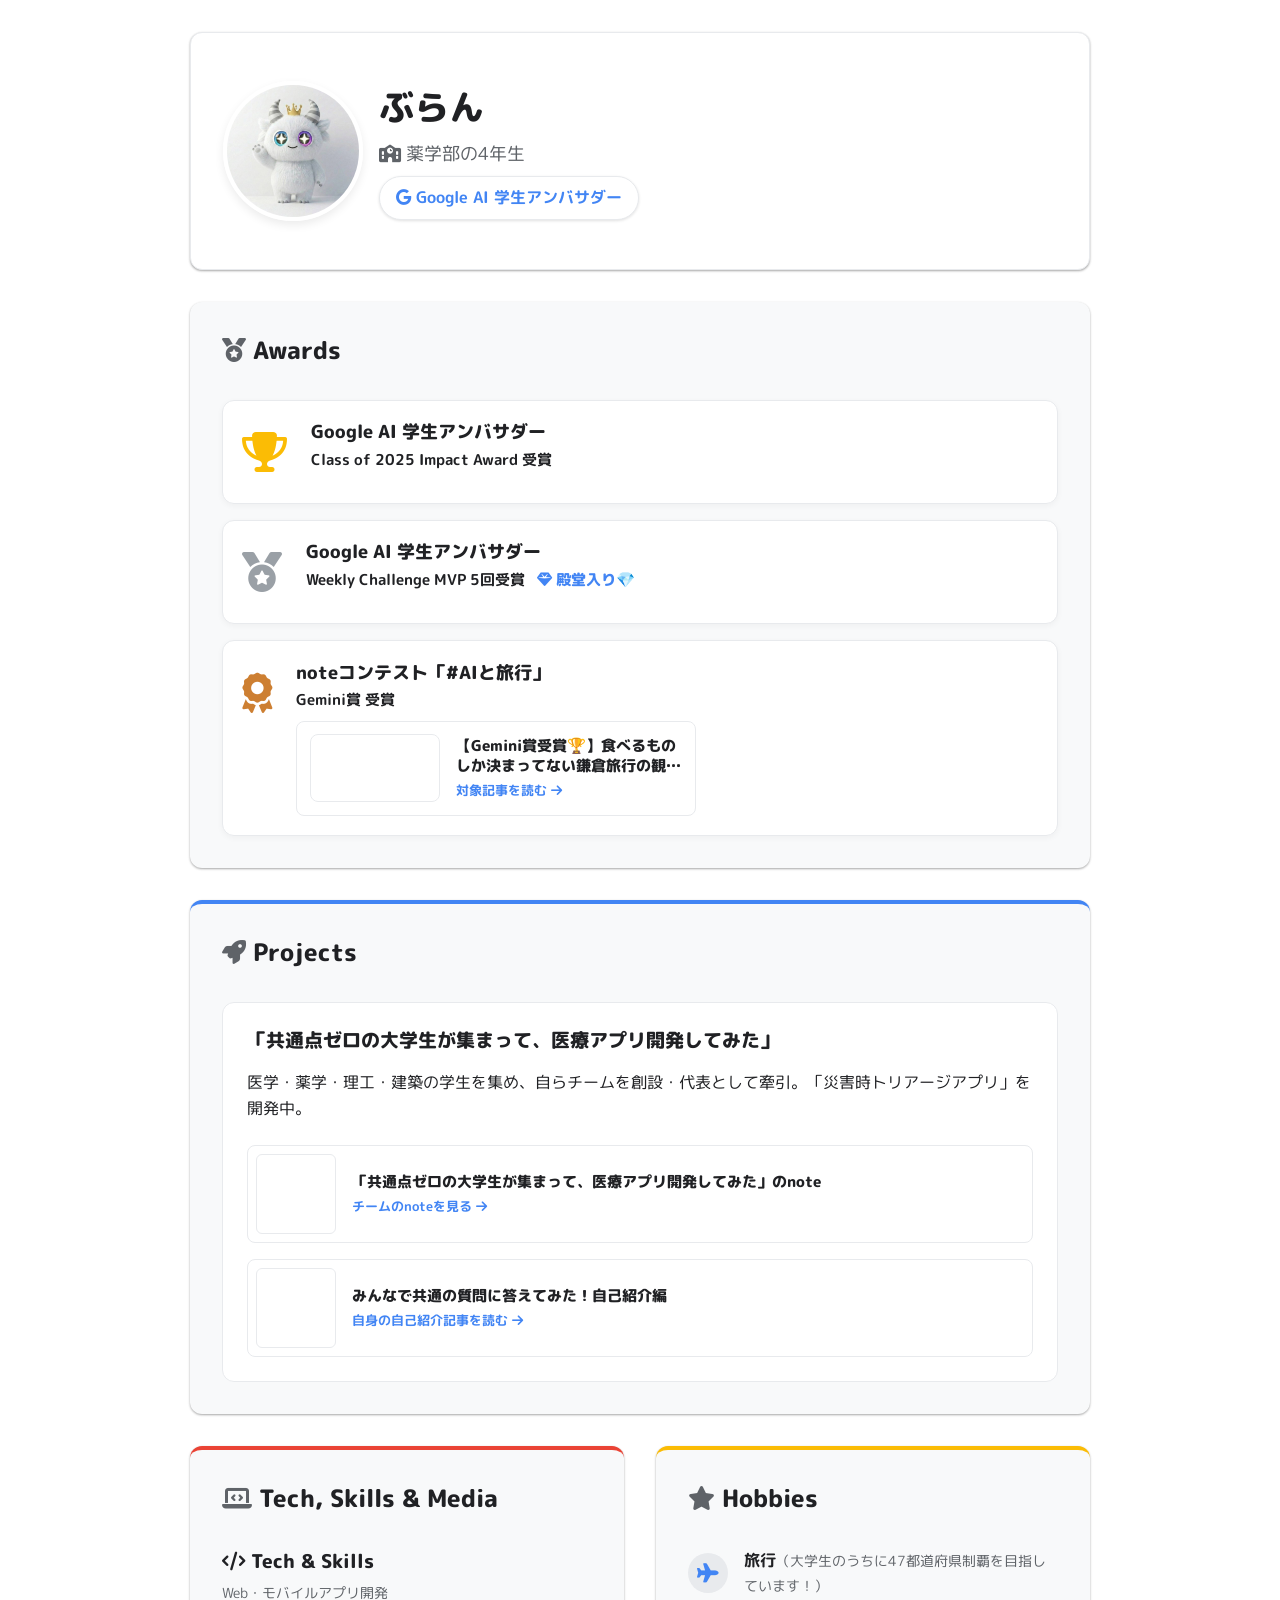
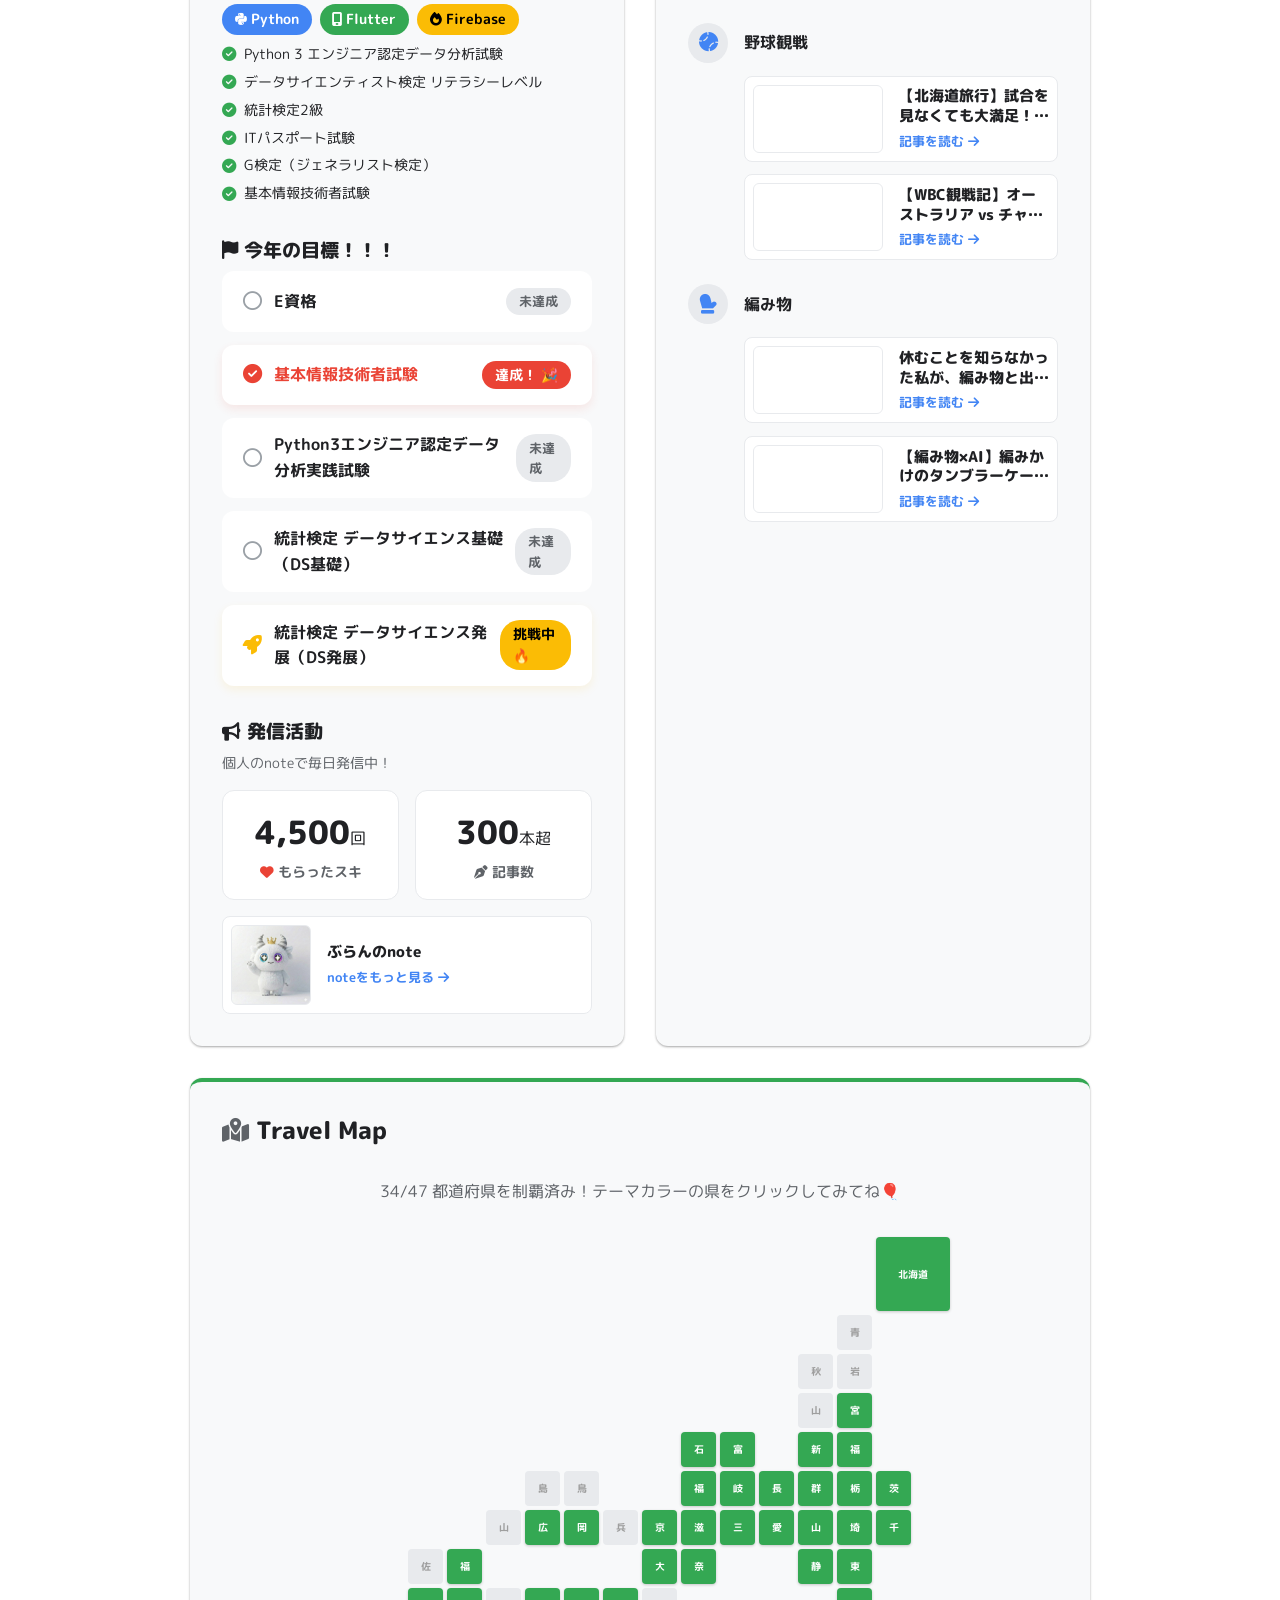
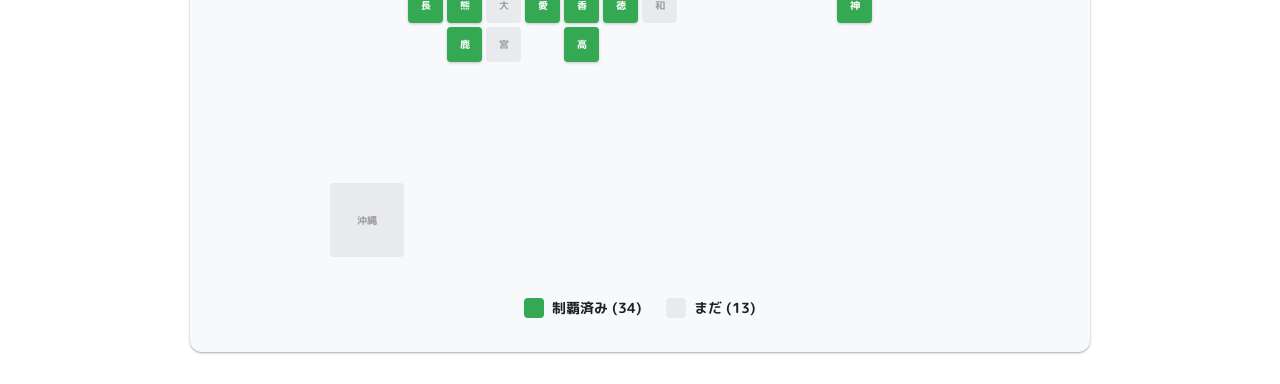
==== index.html @ dd90afe4 "Add files via upload" ====
<!DOCTYPE html>
<html lang="ja">
<head>
    <meta charset="UTF-8">
    <meta name="viewport" content="width=device-width, initial-scale=1.0">
    <title>ぶらん Profile | Google AI 学生アンバサダー</title>
    
    <!-- Google Fonts -->
    <link rel="preconnect" href="https://fonts.googleapis.com">
    <link rel="preconnect" href="https://fonts.gstatic.com" crossorigin>
    <link href="https://fonts.googleapis.com/css2?family=M+PLUS+Rounded+1c:wght@400;500;700;800&family=Nunito:wght@400;700;900&display=swap" rel="stylesheet">
    
    <!-- Font Awesome -->
    <link rel="stylesheet" href="https://cdnjs.cloudflare.com/ajax/libs/font-awesome/6.4.0/css/all.min.css">
    
    <!-- Custom CSS -->
    <link rel="stylesheet" href="style.css?v=3">
</head>
<body>
    <div class="container">
        
        <!-- ==============================
             1. Header / Profile
        =============================== -->
        <header class="card profile-header drop-shadow">
            <div class="profile-avatar-container">
                <img src="assets/buran-avatar.png" alt="ぶらん" class="profile-avatar-img">
            </div>
            <div class="profile-info">
                <h1 class="profile-name">ぶらん</h1>
                <p class="profile-affiliation"><i class="fa-solid fa-school"></i> 薬学部の4年生</p>
                <div class="profile-title-badge">
                    <i class="fa-brands fa-google"></i> Google AI 学生アンバサダー
                </div>
            </div>
        </header>

        <!-- ==============================
             2. Awards (受賞歴・実績)
        =============================== -->
        <section class="card awards-section drop-shadow">
            <h2 class="section-title"><i class="fa-solid fa-medal section-icon"></i> Awards</h2>
            <div class="awards-list">
                <div class="award-item">
                    <div class="award-icon"><i class="fa-solid fa-trophy"></i></div>
                    <div class="award-text">
                        <h3>Google AI 学生アンバサダー</h3>
                        <p class="award-desc">Class of 2025 Impact Award 受賞</p>
                    </div>
                </div>
                <div class="award-item">
                    <div class="award-icon silver"><i class="fa-solid fa-medal"></i></div>
                    <div class="award-text">
                        <h3>Google AI 学生アンバサダー</h3>
                        <p class="award-desc">Weekly Challenge MVP 5回受賞 <span style="color: var(--google-blue); font-weight: 800; margin-left: 0.5rem;"><i class="fa-solid fa-gem"></i> 殿堂入り💎</span></p>
                    </div>
                </div>
                <div class="award-item">
                    <div class="award-icon bronze"><i class="fa-solid fa-award"></i></div>
                    <div class="award-text">
                        <h3>noteコンテスト「#AIと旅行」</h3>
                        <p class="award-desc">Gemini賞 受賞</p>
                        <a href="https://note.com/ripe_spirea6186/n/n0808cb4fd16c" target="_blank" class="article-card mt-2" style="max-width: 400px; padding: 0.8rem;">
                            <div class="article-thumb article-thumb-wide" style="background-image: url('https://assets.st-note.com/production/uploads/images/218817394/rectangle_large_type_2_5f4ca6d6369a34ae7428eb9b64c55cc7.png'); border-radius: 8px;"></div>
                            <div class="article-info text-left">
                                <h4>【Gemini賞受賞🏆】食べるものしか決まってない鎌倉旅行の観光...</h4>
                                <span class="read-more">対象記事を読む <i class="fa-solid fa-arrow-right"></i></span>
                            </div>
                        </a>
                    </div>
                </div>
            </div>
        </section>

        <!-- ==============================
             3. Projects (主なプロジェクト)
        =============================== -->
        <section class="card projects-section drop-shadow border-top-blue">
            <h2 class="section-title"><i class="fa-solid fa-rocket section-icon"></i> Projects</h2>
            <div class="project-card">
                <div class="project-header">
                    <h3>「共通点ゼロの大学生が集まって、医療アプリ開発してみた」</h3>
                </div>
                <div class="project-body">
                    <p class="project-desc">
                        医学・薬学・理工・建築の学生を集め、自らチームを創設・代表として牽引。「災害時トリアージアプリ」を開発中。
                    </p>
                    <div class="project-links" style="position: relative; z-index: 1; display: flex; flex-direction: column; gap: 1rem;">
                        <a href="https://note.com/med_application" target="_blank" class="article-card">
                            <div class="article-thumb article-thumb-square" style="background-image: url('https://assets.st-note.com/production/uploads/images/250336955/profile_d6ef4ae35e7d0bf34c0dcac7e90c979f.png');"></div>
                            <div class="article-info">
                                <h4>「共通点ゼロの大学生が集まって、医療アプリ開発してみた」のnote</h4>
                                <span class="read-more">チームのnoteを見る <i class="fa-solid fa-arrow-right"></i></span>
                            </div>
                        </a>
                        <a href="https://note.com/med_application/n/nad761ded6736" target="_blank" class="article-card">
                            <div class="article-thumb article-thumb-square" style="background-image: url('https://assets.st-note.com/production/uploads/images/254985850/rectangle_large_type_2_b019e9d444df9146c33f8c66b841102d.png');"></div>
                            <div class="article-info">
                                <h4>みんなで共通の質問に答えてみた！自己紹介編</h4>
                                <span class="read-more">自身の自己紹介記事を読む <i class="fa-solid fa-arrow-right"></i></span>
                            </div>
                        </a>
                    </div>
                </div>
            </div>
        </section>

        <div class="grid-2-col">
            <!-- ==============================
                 4. Tech, Skills & Media
            =============================== -->
            <section class="card skills-section drop-shadow border-top-red">
                <h2 class="section-title"><i class="fa-solid fa-laptop-code section-icon"></i> Tech, Skills & Media</h2>
                
                <div class="skill-group">
                    <h3><i class="fa-solid fa-code"></i> Tech & Skills</h3>
                    <p class="text-small">Web・モバイルアプリ開発</p>
                    <div class="tags">
                        <span class="tag tag-google-blue"><i class="fa-brands fa-python"></i> Python</span>
                        <span class="tag tag-google-green"><i class="fa-solid fa-mobile-screen"></i> Flutter</span>
                        <span class="tag tag-google-yellow"><i class="fa-solid fa-fire"></i> Firebase</span>
                    </div>
                    <div class="certifications mt-2">
                        <div class="cert-item"><i class="fa-solid fa-check-circle"></i> Python 3 エンジニア認定データ分析試験</div>
                        <div class="cert-item"><i class="fa-solid fa-check-circle"></i> データサイエンティスト検定 リテラシーレベル</div>
                        <div class="cert-item"><i class="fa-solid fa-check-circle"></i> 統計検定2級</div>
                        <div class="cert-item"><i class="fa-solid fa-check-circle"></i> ITパスポート試験</div>
                        <div class="cert-item"><i class="fa-solid fa-check-circle"></i> G検定（ジェネラリスト検定）</div>
                        <div class="cert-item"><i class="fa-solid fa-check-circle"></i> 基本情報技術者試験</div>
                    </div>
                </div>

                <div class="skill-group mt-4">
                    <h3><i class="fa-solid fa-flag"></i> 今年の目標！！！</h3>
                    <ul class="goal-list mt-2">
                        <li class="goal-unachieved">E資格</li>
                        <li class="goal-achieved">基本情報技術者試験</li>
                        <li class="goal-unachieved">Python3エンジニア認定データ分析実践試験</li>
                        <li class="goal-unachieved">統計検定 データサイエンス基礎（DS基礎）</li>
                        <li class="goal-challenging">統計検定 データサイエンス発展（DS発展）</li>
                    </ul>
                </div>

                <div class="skill-group mt-4">
                    <h3><i class="fa-solid fa-bullhorn"></i> 発信活動</h3>
                    <p class="text-small">個人のnoteで毎日発信中！</p>
                    <div class="media-stats">
                        <div class="stat-box">
                            <span class="stat-num">4,500<span class="stat-unit">回</span></span>
                            <span class="stat-label"><i class="fa-solid fa-heart" style="color: var(--google-red);"></i> もらったスキ</span>
                        </div>
                        <div class="stat-box">
                            <span class="stat-num">300<span class="stat-unit">本超</span></span>
                            <span class="stat-label"><i class="fa-solid fa-pen-nib"></i> 記事数</span>
                        </div>
                    </div>
                    <div class="mt-3">
                        <a href="https://note.com/ripe_spirea6186" target="_blank" class="article-card">
                            <div class="article-thumb article-thumb-square" style="background-image: url('assets/buran-avatar.png');"></div>
                            <div class="article-info text-left">
                                <h4>ぶらんのnote</h4>
                                <span class="read-more">noteをもっと見る <i class="fa-solid fa-arrow-right"></i></span>
                            </div>
                        </a>
                    </div>
                </div>
            </section>

            <!-- ==============================
                 5. Hobbies
            =============================== -->
            <section class="card hobbies-section drop-shadow border-top-yellow">
                <h2 class="section-title"><i class="fa-solid fa-star section-icon"></i> Hobbies</h2>
                <ul class="hobby-list" style="gap: 1.5rem;">
                    <li style="flex-direction: column; align-items: flex-start; gap: 0.8rem;">
                        <div style="display: flex; align-items: center; gap: 1rem; width: 100%;">
                            <div class="hobby-icon"><i class="fa-solid fa-plane"></i></div>
                            <div class="hobby-text">旅行<span>（大学生のうちに47都道府県制覇を目指しています！）</span></div>
                        </div>
                    </li>
                    <li style="flex-direction: column; align-items: flex-start; gap: 0.8rem;">
                        <div style="display: flex; align-items: center; gap: 1rem; width: 100%;">
                            <div class="hobby-icon"><i class="fa-solid fa-baseball"></i></div>
                            <div class="hobby-text">野球観戦</div>
                        </div>
                        <div class="hobby-articles" style="display: flex; flex-direction: column; gap: 0.8rem; width: 100%; padding-left: 3.5rem;">
                            <a href="https://note.com/ripe_spirea6186/n/n01be01856766" target="_blank" class="article-card">
                                <div class="article-thumb article-thumb-wide" style="background-image: url('https://assets.st-note.com/production/uploads/images/260297803/rectangle_large_type_2_620e8fa273e8f6cc66cac0bc8920c0df.png');"></div>
                                <div class="article-info text-left">
                                    <h4>【北海道旅行】試合を見なくても大満足！エスコンフィールドの「スタジアムツアー」でベン...</h4>
                                    <span class="read-more">記事を読む <i class="fa-solid fa-arrow-right"></i></span>
                                </div>
                            </a>
                            <a href="https://note.com/ripe_spirea6186/n/n8fcc0d4b93b8" target="_blank" class="article-card">
                                <div class="article-thumb article-thumb-wide" style="background-image: url('https://assets.st-note.com/production/uploads/images/256780306/rectangle_large_type_2_aab772de7d99e92367abf401e97cbf34.png');"></div>
                                <div class="article-info text-left">
                                    <h4>【WBC観戦記】オーストラリア vs チャイニーズタイペイ戦を見てきた！⚾️🔥</h4>
                                    <span class="read-more">記事を読む <i class="fa-solid fa-arrow-right"></i></span>
                                </div>
                            </a>
                        </div>
                    </li>
                    <li style="flex-direction: column; align-items: flex-start; gap: 0.8rem;">
                        <div style="display: flex; align-items: center; gap: 1rem; width: 100%;">
                            <div class="hobby-icon"><i class="fa-solid fa-mitten"></i></div>
                            <div class="hobby-text">編み物</div>
                        </div>
                        <div class="hobby-articles" style="display: flex; flex-direction: column; gap: 0.8rem; width: 100%; padding-left: 3.5rem;">
                            <a href="https://note.com/ripe_spirea6186/n/n63dbd90e4150" target="_blank" class="article-card">
                                <div class="article-thumb article-thumb-wide" style="background-image: url('https://assets.st-note.com/production/uploads/images/228709750/rectangle_large_type_2_1fd07b924cb86f111d7cb0f399627095.png');"></div>
                                <div class="article-info text-left">
                                    <h4>休むことを知らなかった私が、編み物と出会って手に入れた「余白」の話。#今年学んだこと</h4>
                                    <span class="read-more">記事を読む <i class="fa-solid fa-arrow-right"></i></span>
                                </div>
                            </a>
                            <a href="https://note.com/ripe_spirea6186/n/n4a9ca5835a4a" target="_blank" class="article-card">
                                <div class="article-thumb article-thumb-wide" style="background-image: url('https://assets.st-note.com/production/uploads/images/228218875/rectangle_large_type_2_57f996404d09b30773b92bbbc62b85c3.png');"></div>
                                <div class="article-info text-left">
                                    <h4>【編み物×AI】編みかけのタンブラーケースのデザインをGeminiに考えてもらった！</h4>
                                    <span class="read-more">記事を読む <i class="fa-solid fa-arrow-right"></i></span>
                                </div>
                            </a>
                        </div>
                    </li>
                </ul>
            </section>
        </div>

        <!-- ==============================
             5. Travel Map
        =============================== -->
        <section class="card map-section drop-shadow border-top-green">
            <h2 class="section-title"><i class="fa-solid fa-map-location-dot section-icon"></i> Travel Map</h2>
            <p class="text-center mb-3 text-light">34/47 都道府県を制覇済み！テーマカラーの県をクリックしてみてね🎈</p>
            
            <div class="map-container">
                <!-- Japan Map Grid -->
                <!-- JSで描画します -->
                <div id="japan-map" class="japan-map-grid"></div>
            </div>
            
            <div class="map-legend">
                <div class="legend-item"><span class="legend-color visited"></span> 制覇済み (34)</div>
                <div class="legend-item"><span class="legend-color unvisited"></span> まだ (13)</div>
            </div>
        </section>

    </div>

    <!-- Modal for Map Click -->
    <div id="article-modal" class="modal">
        <div class="modal-content drop-shadow">
            <span class="close-btn">&times;</span>
            <h3 id="modal-pref-name" class="modal-title">都道府県名</h3>
            <div id="modal-article-list" class="modal-body">
                <!-- 記事リストがここに入る -->
            </div>
        </div>
    </div>

    <!-- Script -->
    <script src="script.js"></script>
</body>
</html>
---- style.css ----
:root {
    /* Google Material Color Palette */
    --bg-color: #FFFFFF; /* Pure White */
    --card-bg: #F8F9FA; /* Light Gray */
    
    --text-main: #202124; /* Dark Gray for high visibility */
    --text-light: #5F6368;
    
    /* Google Colors */
    --google-blue: #4285F4;
    --google-red: #EA4335;
    --google-yellow: #FBBC05;
    --google-green: #34A853;
    
    /* Map Colors */
    --visited-color: var(--google-green); /* Google Green for visited */
    --visited-hover: #3bca62; /* Slightly brighter green for hover */
    --unvisited-color: #E8EAED; /* Light grey for unvisited */
    --unvisited-hover: #DADCE0;
    
    --font-primary: 'M PLUS Rounded 1c', sans-serif;
    
    --shadow-soft: 0 1px 3px rgba(0,0,0,0.12), 0 1px 2px rgba(0,0,0,0.24); /* Material Box Shadow */
    --border-radius: 12px;
    --transition: all 0.3s ease;
}

* {
    box-sizing: border-box;
    margin: 0;
    padding: 0;
}

body {
    background-color: var(--bg-color);
    color: var(--text-main);
    font-family: var(--font-primary);
    line-height: 1.6;
    padding: 2rem 1rem;
}

.container {
    max-width: 900px;
    margin: 0 auto;
    display: flex;
    flex-direction: column;
    gap: 2rem;
}

/* Typography & Utilities */
h1, h2, h3, h4 {
    font-weight: 800;
    line-height: 1.4;
    margin-bottom: 0.5rem;
}

.text-small {
    font-size: 0.85rem;
    color: var(--text-light);
}

.text-light { color: var(--text-light); }
.text-pink { color: #f06292; }
.text-center { text-align: center; }
.mb-3 { margin-bottom: 1rem; }
.mt-2 { margin-top: 0.5rem; }
.mt-3 { margin-top: 1rem; }
.mt-4 { margin-top: 2rem; }

/* Cards Layout */
.card {
    background-color: var(--card-bg);
    border-radius: var(--border-radius);
    padding: 2rem;
    position: relative;
    overflow: hidden;
}

/* Section Top Borders (Google Colors) */
.border-top-blue { border-top: 4px solid var(--google-blue); }
.border-top-red { border-top: 4px solid var(--google-red); }
.border-top-yellow { border-top: 4px solid var(--google-yellow); }
.border-top-green { border-top: 4px solid var(--google-green); }

.drop-shadow {
    box-shadow: var(--shadow-soft);
}

.grid-2-col {
    display: grid;
    grid-template-columns: 1fr 1fr;
    gap: 2rem;
}

@media (max-width: 768px) {
    .grid-2-col {
        grid-template-columns: 1fr;
    }
}

.section-title {
    display: flex;
    align-items: center;
    gap: 0.5rem;
    font-size: 1.5rem;
    margin-bottom: 1.5rem;
    padding-bottom: 0.5rem;
    display: inline-block;
}

.section-icon {
    color: var(--text-light); /* Neutral icon color next to text */
}

/* ==================================
   1. Header / Profile
================================== */
.profile-header {
    display: flex;
    flex-direction: column;
    align-items: center;
    text-align: center;
    gap: 1rem;
    background: #FFFFFF;
    border: 1px solid #E8EAED;
}

@media (min-width: 600px) {
    .profile-header {
        flex-direction: row;
        text-align: left;
        padding: 3rem 2rem;
    }
}

.profile-avatar-container {
    position: relative;
    width: 140px;
    height: 140px;
    flex-shrink: 0;
}

.profile-avatar-img {
    width: 100%;
    height: 100%;
    object-fit: cover;
    border-radius: 50%;
    border: 4px solid var(--bg-color);
    box-shadow: 0 4px 10px rgba(0,0,0,0.08); /* slight soft shadow */
    display: block;
}

.profile-info {
    flex-grow: 1;
}

.profile-name {
    font-size: 2.2rem;
}

.profile-affiliation {
    color: var(--text-light);
    font-size: 1.1rem;
    margin-bottom: 0.5rem;
}

.profile-title-badge {
    display: inline-block;
    background-color: #FFFFFF;
    padding: 0.5rem 1rem;
    border-radius: 30px;
    font-weight: 700;
    color: var(--google-blue); /* Google Blue */
    box-shadow: 0 1px 3px rgba(0,0,0,0.12);
    border: 1px solid #E8EAED;
}

/* ==================================
   2. Awards
================================== */
.awards-section {
    background: var(--card-bg);
}

.awards-list {
    display: flex;
    flex-direction: column;
    gap: 1rem;
}

.award-item {
    display: flex;
    align-items: flex-start;
    gap: 1.5rem;
    background-color: #fff;
    padding: 1.2rem;
    border-radius: 12px;
    border: 1px solid #E8EAED;
    box-shadow: 0 2px 6px rgba(0,0,0,0.04);
    transition: var(--transition);
    width: 100%;
    box-sizing: border-box;
    overflow: hidden;
}

.award-item:hover {
    transform: translateY(-3px);
    box-shadow: 0 5px 15px rgba(0,0,0,0.08);
}

.award-text {
    flex: 1;
    min-width: 0;
}

.award-icon {
    font-size: 2.5rem;
    color: var(--google-yellow); /* Yellow for Awards */
}
.award-icon.silver { color: #9AA0A6; } /* Grey for silver */
.award-icon.bronze { color: #CD7F32; } /* Bronze */

.award-text h3 {
    font-size: 1.1rem;
    margin-bottom: 0.2rem;
}

.award-desc {
    color: var(--text-main);
    font-size: 0.95rem;
    font-weight: 700;
}

.award-link {
    display: inline-block;
    margin-top: 0.5rem;
    font-size: 0.9rem;
    color: var(--google-blue);
    text-decoration: none;
    font-weight: bold;
}
.award-link:hover { text-decoration: underline; }

/* ==================================
   3. Projects
================================== */
.project-card {
    border: 1px solid #E8EAED;
    border-radius: var(--border-radius);
    padding: 1.5rem;
    background-color: #FFFFFF;
}

.project-header h3 {
    font-size: 1.2rem;
    color: var(--text-main);
}

.project-desc {
    margin: 1rem 0;
}

.project-strengths h4 {
    font-size: 1rem;
    margin-bottom: 0.5rem;
}

.tags {
    display: flex;
    flex-wrap: wrap;
    gap: 0.5rem;
}

.tag {
    padding: 0.3rem 0.8rem;
    border-radius: 20px;
    font-size: 0.85rem;
    font-weight: 700;
}
.tag-google-blue { background-color: var(--google-blue); color: white; }
.tag-google-red { background-color: var(--google-red); color: white; }
.tag-google-yellow { background-color: var(--google-yellow); color: #000; }
.tag-google-green { background-color: var(--google-green); color: white; }
.tag-dark { background-color: #3C4043; color: white; }

.project-links {
    margin-top: 1.5rem;
    display: flex;
    gap: 1rem;
    flex-wrap: wrap;
}

/* ==================================
   4. Skills & Media
================================== */
.certifications .cert-item {
    font-size: 0.9rem;
    margin-bottom: 0.3rem;
    display: flex;
    align-items: center;
    gap: 0.5rem;
    color: var(--text-main);
}
.cert-item i { color: var(--google-green); }

.media-stats {
    display: flex;
    gap: 1rem;
    margin-top: 1rem;
}

.stat-box {
    flex: 1;
    background-color: #FFFFFF;
    border: 1px solid #E8EAED;
    border-radius: 12px;
    padding: 1rem;
    text-align: center;
    display: flex;
    flex-direction: column;
}

.stat-num {
    font-size: 2rem;
    font-weight: 800;
    color: var(--text-main);
}
.stat-unit {
    font-size: 1rem;
    font-weight: normal;
}
.stat-label {
    font-size: 0.85rem;
    color: var(--text-light);
    margin-top: 0.2rem;
    font-weight: bold;
}

/* ==================================
   Goals (今年の目標)
================================== */
.goal-list {
    list-style: none !important;
    display: flex;
    flex-direction: column;
    gap: 0.8rem;
    padding: 0 !important;
    margin: 0 !important;
}

.goal-list li {
    padding: 0.8rem 1.2rem;
    border-radius: var(--border-radius);
    font-weight: 700;
    display: flex;
    align-items: center;
    border: 2px solid transparent;
    transition: var(--transition);
    background-color: #FFFFFF;
    margin-left: 0 !important;
}

/* 未達成状態 */
.goal-unachieved {
    color: var(--text-main);
    border-color: #E8EAED;
}
.goal-unachieved::before {
    content: "\f111"; /* fa-circle regular */
    font-family: "Font Awesome 6 Free";
    font-weight: 400;
    margin-right: 12px;
    color: #9AA0A6;
    font-size: 1.2rem;
}
.goal-unachieved::after {
    content: "未達成";
    margin-left: auto;
    font-size: 0.8rem;
    color: var(--text-light);
    background-color: #E8EAED;
    padding: 0.2rem 0.8rem;
    border-radius: 20px;
}

/* 達成状態 */
.goal-achieved {
    background-color: #fce8e6; /* Google Red lightened */
    color: var(--google-red);
    border-color: #fad2cf;
    box-shadow: 0 4px 10px rgba(234, 67, 53, 0.1);
}
.goal-achieved::before {
    content: "\f058"; /* fa-circle-check solid */
    font-family: "Font Awesome 6 Free";
    font-weight: 900;
    margin-right: 12px;
    color: var(--google-red);
    font-size: 1.2rem;
}
.goal-achieved::after {
    content: "達成！ 🎉";
    margin-left: auto;
    font-size: 0.85rem;
    color: #fff;
    background-color: var(--google-red);
    padding: 0.2rem 0.8rem;
    border-radius: 20px;
    font-weight: bold;
    animation: popIn 0.5s cubic-bezier(0.175, 0.885, 0.32, 1.275) forwards;
}
@keyframes popIn {
    0% { transform: scale(0.8); opacity: 0; }
    100% { transform: scale(1); opacity: 1; }
}

/* 挑戦中状態 */
.goal-challenging {
    background-color: #fffdf5;
    color: var(--text-main);
    border-color: #fce8b2;
    box-shadow: 0 4px 10px rgba(251, 188, 5, 0.1);
}
.goal-challenging::before {
    content: "\f135"; /* fa-rocket */
    font-family: "Font Awesome 6 Free";
    font-weight: 900;
    margin-right: 12px;
    color: var(--google-yellow);
    font-size: 1.2rem;
}
.goal-challenging::after {
    content: "挑戦中 🔥";
    margin-left: auto;
    font-size: 0.85rem;
    color: #000;
    background-color: var(--google-yellow);
    padding: 0.2rem 0.8rem;
    border-radius: 20px;
    font-weight: bold;
}

@media (max-width: 600px) {
    .goal-list li {
        padding: 0.6rem 1rem;
        font-size: 0.95rem;
    }
    .goal-unachieved::after, .goal-achieved::after, .goal-challenging::after {
        font-size: 0.75rem;
        padding: 0.2rem 0.6rem;
    }
    .goal-unachieved::before, .goal-achieved::before, .goal-challenging::before {
        margin-right: 8px;
        font-size: 1.1rem;
    }
}

/* ==================================
   Buttons
================================== */
.btn {
    display: inline-block;
    padding: 0.5rem 1rem;
    border-radius: 8px;
    text-decoration: none;
    font-weight: 700;
    transition: var(--transition);
    border: none;
    cursor: pointer;
    text-align: center;
}
.btn-primary { background-color: var(--google-blue); color: white; }
.btn-primary:hover { background-color: #3367D6; }

.btn-secondary { background-color: var(--card-bg); color: var(--text-main); border: 2px solid #e0e0e0; }
.btn-secondary:hover { background-color: #f5f5f5; }

.btn-note { background-color: var(--google-blue); color: white; padding: 0.6rem 2rem; border-radius: 30px;}
.btn-note:hover { background-color: #3367D6; }


/* ==================================
   5. Hobbies
================================== */
.hobby-list {
    list-style: none;
    display: flex;
    flex-direction: column;
    gap: 1rem;
}

.hobby-list li {
    display: flex;
    align-items: center;
    gap: 1rem;
}

.hobby-icon {
    width: 40px;
    height: 40px;
    background-color: #E8EAED;
    border-radius: 50%;
    display: flex;
    align-items: center;
    justify-content: center;
    color: var(--google-blue);
    font-size: 1.2rem;
    flex-shrink: 0;
}

.hobby-text {
    font-weight: 700;
}
.hobby-text span {
    font-weight: normal;
    font-size: 0.85rem;
    color: var(--text-light);
}

.buran-illustration {
    position: relative;
    text-align: center;
    background-color: #FFFFFF;
    border-radius: 16px;
    padding: 1.5rem;
    border: 2px dashed #DADCE0;
}
.buran-caption {
    font-size: 0.9rem;
    color: var(--text-light);
    margin-top: 0.5rem;
    font-weight: bold;
}

/* ==================================
   5. Travel Map (Japan Block Map)
================================== */
.map-section {
    background-color: var(--card-bg);
}

.map-container {
    width: 100%;
    overflow-x: auto; /* Allow scrolling on small devices */
    padding: 1rem 0;
}

.japan-map-grid {
    display: grid;
    /* We'll use a 16x16 grid and size each block */
    grid-template-columns: repeat(16, 25px);
    grid-template-rows: repeat(16, 25px);
    gap: 3px;
    width: max-content;
    margin: 0 auto;
}

@media (min-width: 600px) {
    .japan-map-grid {
        grid-template-columns: repeat(16, 35px);
        grid-template-rows: repeat(16, 35px);
        gap: 4px;
    }
}

.pref-block {
    background-color: var(--unvisited-color);
    border-radius: 4px;
    display: flex;
    align-items: center;
    justify-content: center;
    font-size: 0.65rem;
    font-weight: bold;
    color: #9e9e9e;
    cursor: default;
    transition: var(--transition);
}

.pref-block.visited {
    background-color: var(--visited-color);
    color: #FFFFFF;
    cursor: pointer;
    box-shadow: 0 1px 3px rgba(0,0,0,0.2);
}

.pref-block.visited:hover {
    background-color: var(--visited-hover);
    transform: scale(1.1);
    z-index: 10;
}

/* Specific double size blocks (e.g. Hokkaido, Tokyo) */
.pref-block.hokkaido {
    grid-column: 15 / span 2;
    grid-row: 1 / span 2;
}
.pref-block.okinawa {
    grid-column: 1 / span 2;
    grid-row: 15 / span 2;
}

/* Map Legend */
.map-legend {
    display: flex;
    justify-content: center;
    gap: 1.5rem;
    margin-top: 1.5rem;
}
.legend-item {
    display: flex;
    align-items: center;
    font-size: 0.9rem;
    gap: 0.5rem;
    font-weight: bold;
}
.legend-color {
    width: 20px;
    height: 20px;
    border-radius: 4px;
    display: inline-block;
}
.legend-color.visited { background-color: var(--visited-color); }
.legend-color.unvisited { background-color: var(--unvisited-color); }

/* ==================================
   Modal
================================== */
.modal {
    display: none;
    position: fixed;
    z-index: 1000;
    left: 0;
    top: 0;
    width: 100%;
    height: 100%;
    background-color: rgba(0,0,0,0.5);
    backdrop-filter: blur(4px);
    align-items: center;
    justify-content: center;
}

.modal.show {
    display: flex;
    animation: fadeIn 0.3s;
}

.modal-content {
    background-color: #fff;
    margin: auto;
    padding: 2rem;
    border-radius: var(--border-radius);
    width: 90%;
    max-width: 500px;
    position: relative;
    border-top: 8px solid var(--google-blue);
    animation: slideUp 0.3s;
}

.close-btn {
    position: absolute;
    top: 15px;
    right: 20px;
    color: #aaa;
    font-size: 28px;
    font-weight: bold;
    cursor: pointer;
}
.close-btn:hover { color: #333; }

.modal-title {
    margin-bottom: 1rem;
    font-size: 1.3rem;
    border-bottom: 2px dashed #eee;
    padding-bottom: 0.5rem;
}

.modal-body ul {
    list-style: none;
}
.modal-body li {
    margin-bottom: 0.8rem;
}

/* Article Cards inside Modal */
.article-card-list {
    display: flex;
    flex-direction: column;
    gap: 1rem;
}

.article-card {
    display: flex;
    align-items: center;
    gap: 1rem;
    text-decoration: none;
    color: var(--text-main);
    background-color: var(--bg-color);
    border: 1px solid #E8EAED;
    border-radius: 8px;
    padding: 0.5rem;
    transition: var(--transition);
    width: 100%;
    max-width: 100%;
    box-sizing: border-box;
    overflow: hidden;
}

.article-card:hover {
    background-color: #F1F3F4;
    border-color: #DADCE0;
    box-shadow: 0 1px 2px rgba(0,0,0,0.1);
}

.article-thumb {
    border-radius: 6px;
    background-size: cover;
    background-position: center;
    background-repeat: no-repeat;
    flex-shrink: 0;
    border: 1px solid #E8EAED;
}

.article-thumb-wide {
    width: 100px;
    height: 52px; /* ~1.91:1 */
}

@media (min-width: 480px) {
    .article-thumb-wide {
        width: 130px;
        height: 68px;
    }
}

.article-thumb-square {
    width: 60px;
    height: 60px;
}

@media (min-width: 480px) {
    .article-thumb-square {
        width: 80px;
        height: 80px;
    }
}

.article-info {
    display: flex;
    flex-direction: column;
    justify-content: center;
    min-width: 0; /* Prevents flex child from overflowing when text truncates */
}

.article-info h4 {
    font-size: 0.95rem;
    margin-bottom: 0.3rem;
    line-height: 1.3;
    display: -webkit-box;
    -webkit-line-clamp: 2;
    line-clamp: 2;
    -webkit-box-orient: vertical;
    overflow: hidden;
}

.read-more {
    font-size: 0.8rem;
    color: var(--google-blue);
    font-weight: bold;
}

.modal-body a {
    color: var(--google-blue);
    text-decoration: none;
    font-weight: bold;
    display: flex;
    gap: 0.5rem;
    align-items: flex-start;
}
.modal-body a i {
    margin-top: 0.2rem;
}
.modal-body a:hover {
    text-decoration: underline;
}
.dummy-text {
    color: var(--text-light);
    font-style: italic;
    text-align: center;
    padding: 1rem 0;
}

@keyframes fadeIn {
    from { opacity: 0; }
    to { opacity: 1; }
}
@keyframes slideUp {
    from { transform: translateY(20px); opacity: 0;}
    to { transform: translateY(0); opacity: 1;}
}

/* ==================================
   Mobile Extra Fixes
================================== */
@media (max-width: 600px) {
    .award-item {
        flex-direction: column;
        align-items: flex-start;
        gap: 0.5rem;
    }
    .article-card {
        flex-direction: column;
        align-items: flex-start;
        padding: 0.8rem;
    }
    .article-thumb-wide, .article-thumb-square {
        width: 100%;
        height: 120px;
    }
    .article-info {
        width: 100%;
    }
}
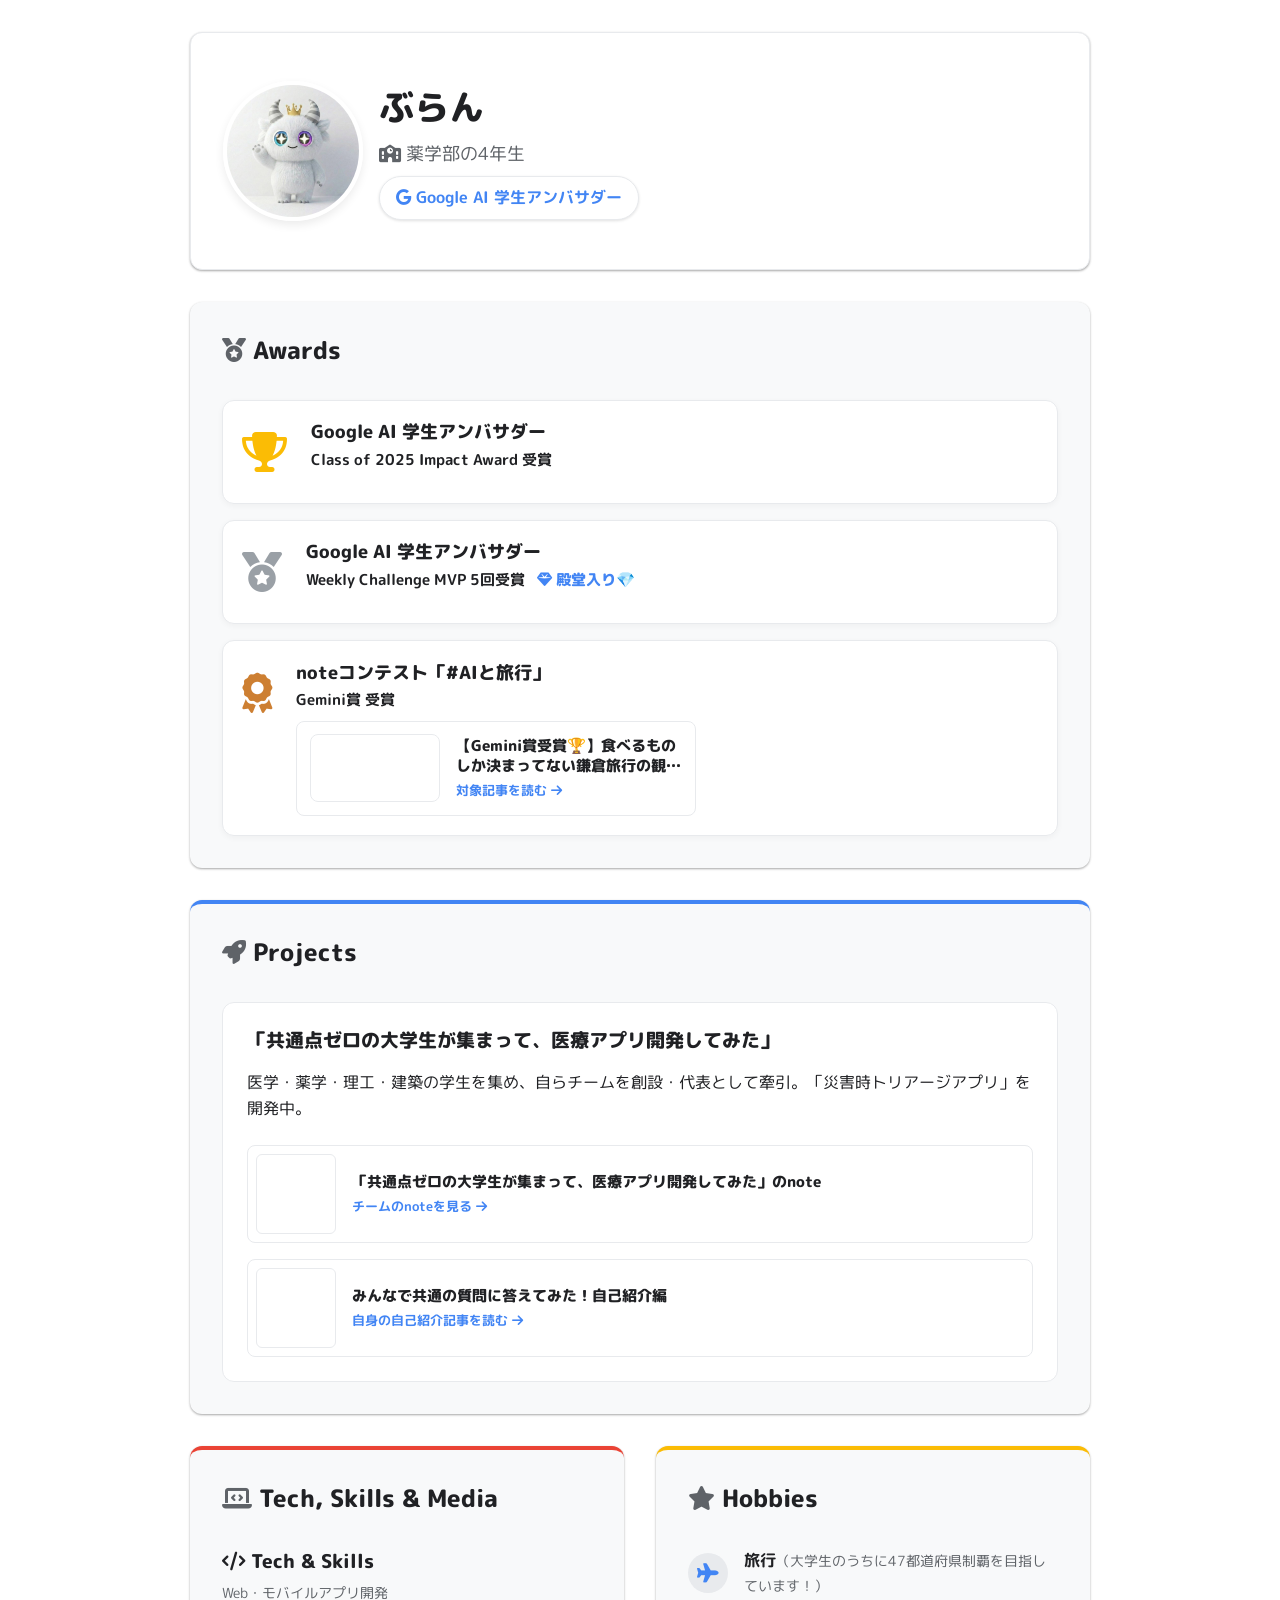
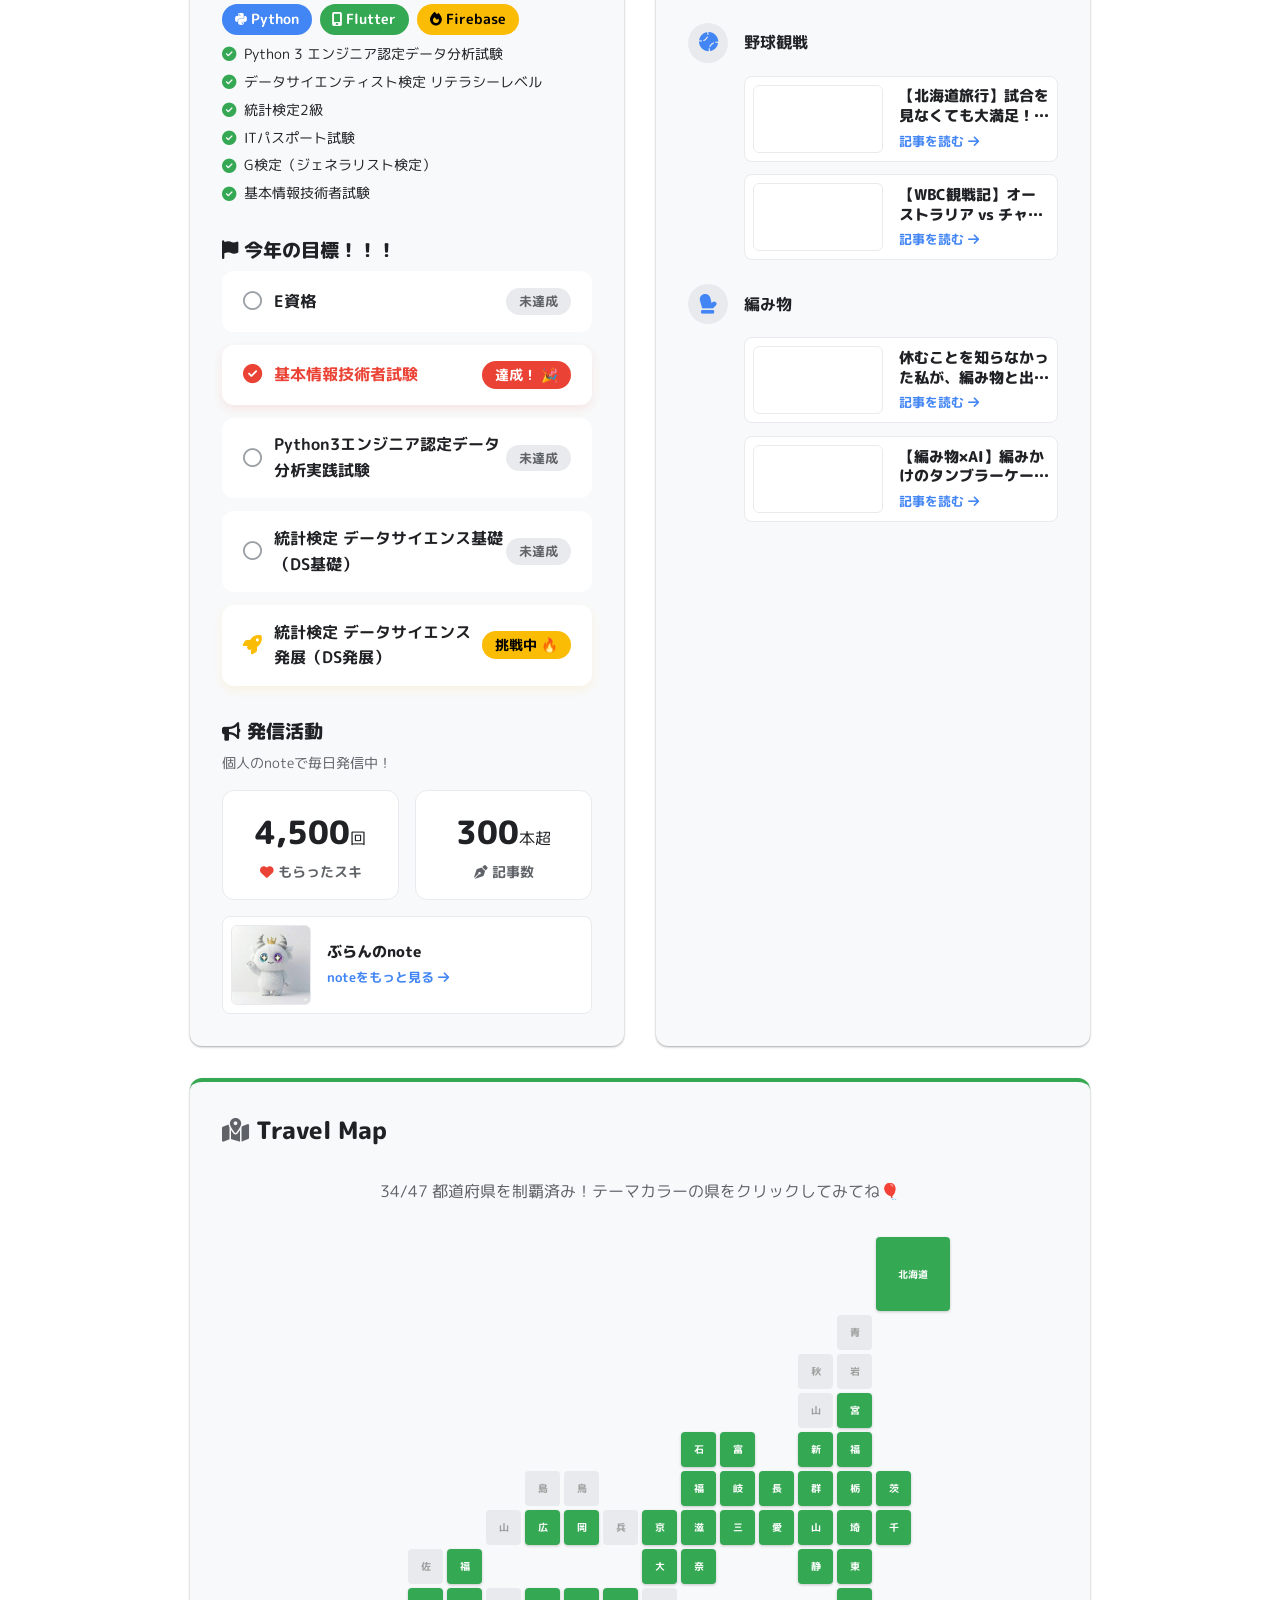
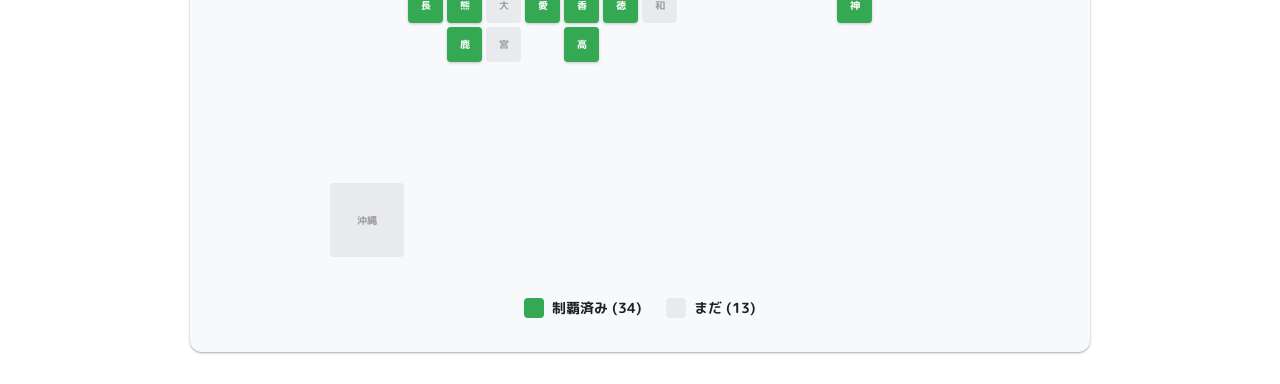
==== commit 90ed2c14: "Add files via upload" ====
--- a/index.html
+++ b/index.html
@@ -14,7 +14,7 @@
     <link rel="stylesheet" href="https://cdnjs.cloudflare.com/ajax/libs/font-awesome/6.4.0/css/all.min.css">
     
     <!-- Custom CSS -->
-    <link rel="stylesheet" href="style.css?v=3">
+    <link rel="stylesheet" href="style.css?v=5">
 </head>
 <body>
     <div class="container">
--- a/style.css
+++ b/style.css
@@ -381,6 +381,8 @@
     background-color: #E8EAED;
     padding: 0.2rem 0.8rem;
     border-radius: 20px;
+    white-space: nowrap;
+    flex-shrink: 0;
 }
 
 /* 達成状態 */
@@ -408,6 +410,8 @@
     border-radius: 20px;
     font-weight: bold;
     animation: popIn 0.5s cubic-bezier(0.175, 0.885, 0.32, 1.275) forwards;
+    white-space: nowrap;
+    flex-shrink: 0;
 }
 @keyframes popIn {
     0% { transform: scale(0.8); opacity: 0; }
@@ -438,6 +442,8 @@
     padding: 0.2rem 0.8rem;
     border-radius: 20px;
     font-weight: bold;
+    white-space: nowrap;
+    flex-shrink: 0;
 }
 
 @media (max-width: 600px) {
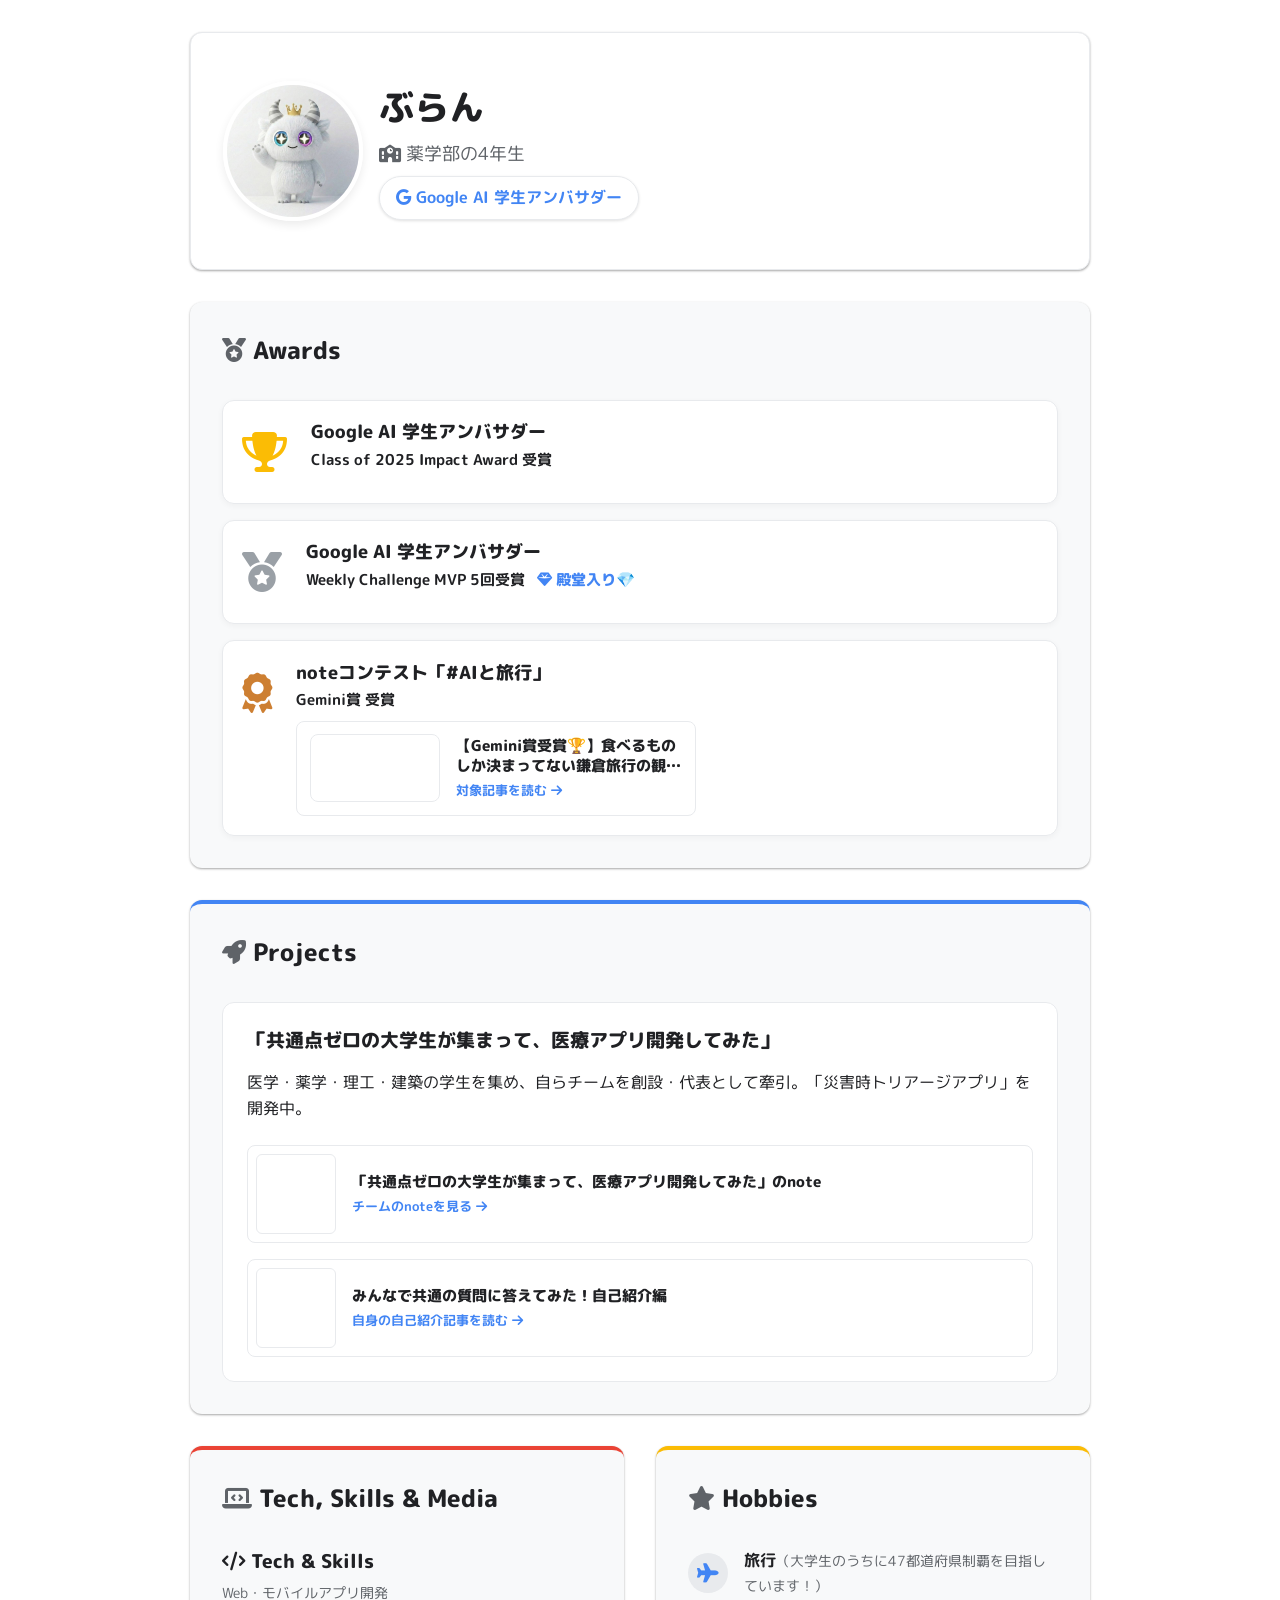
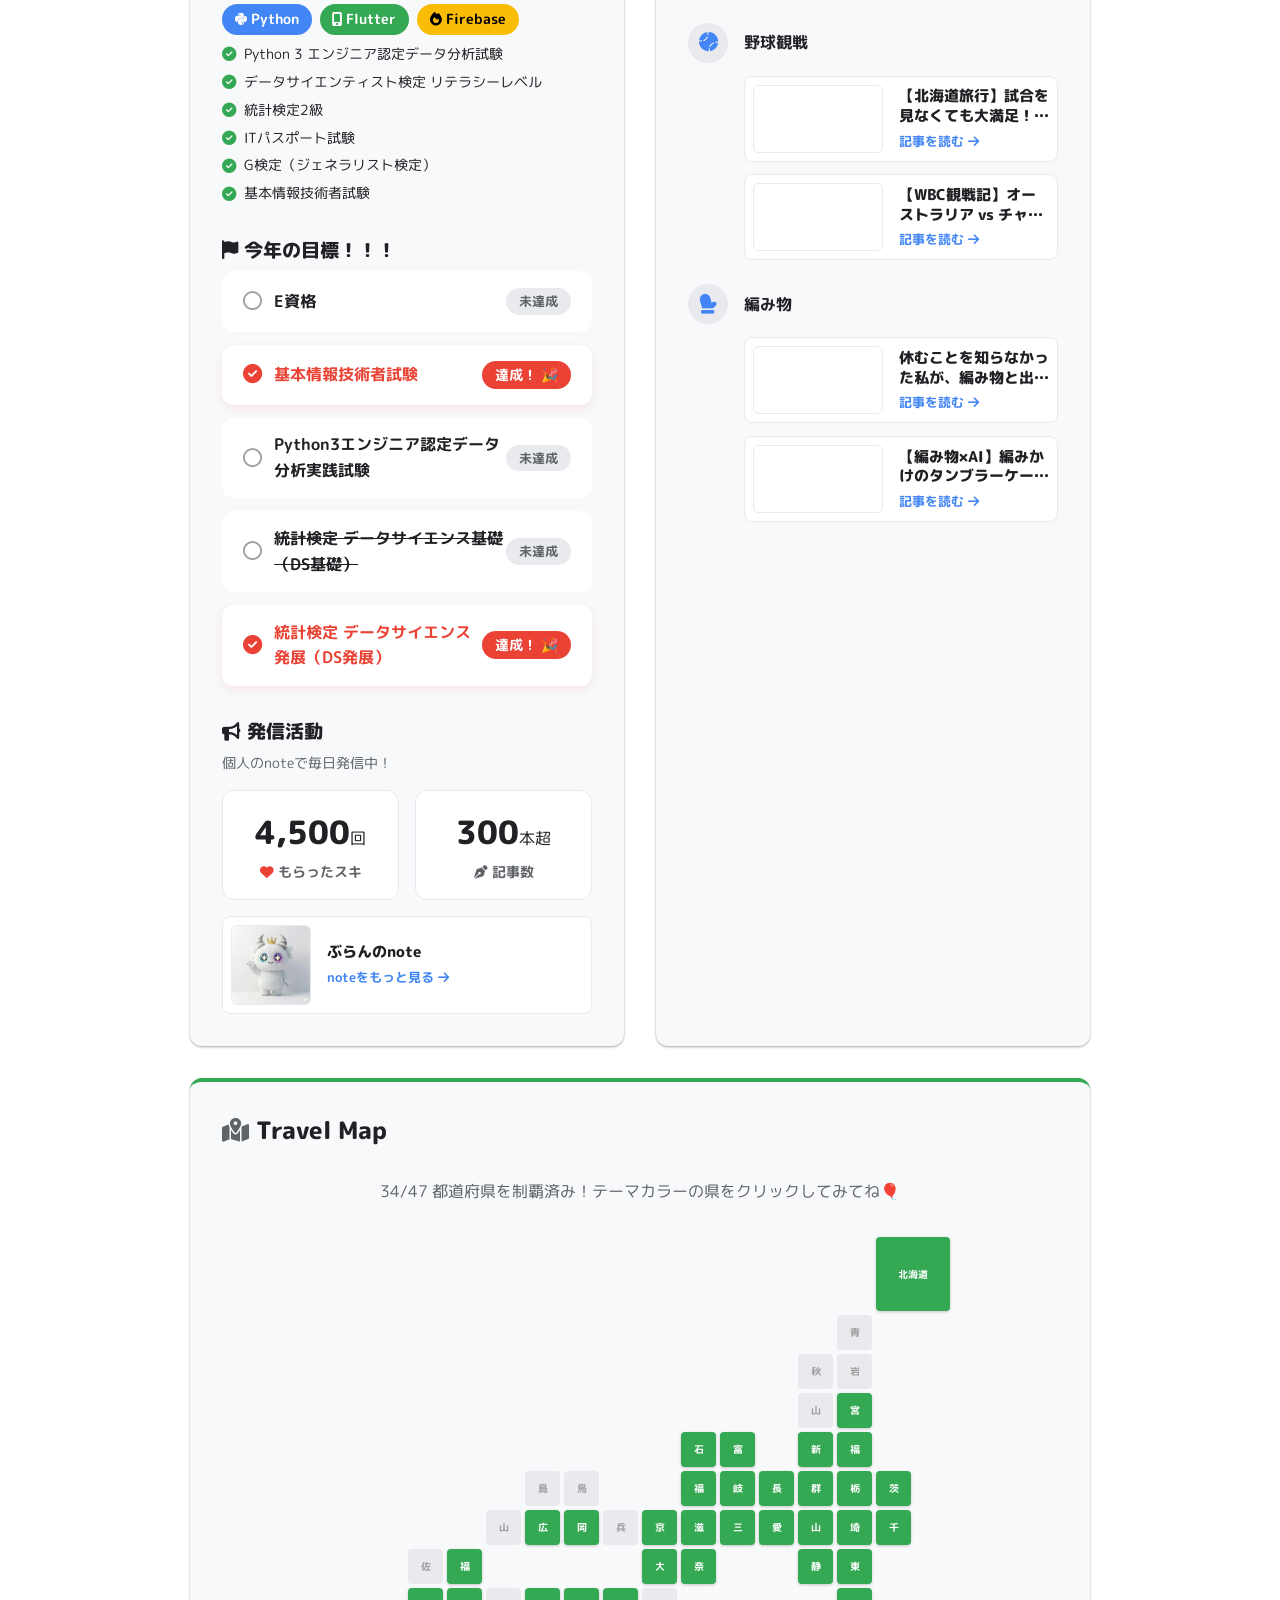
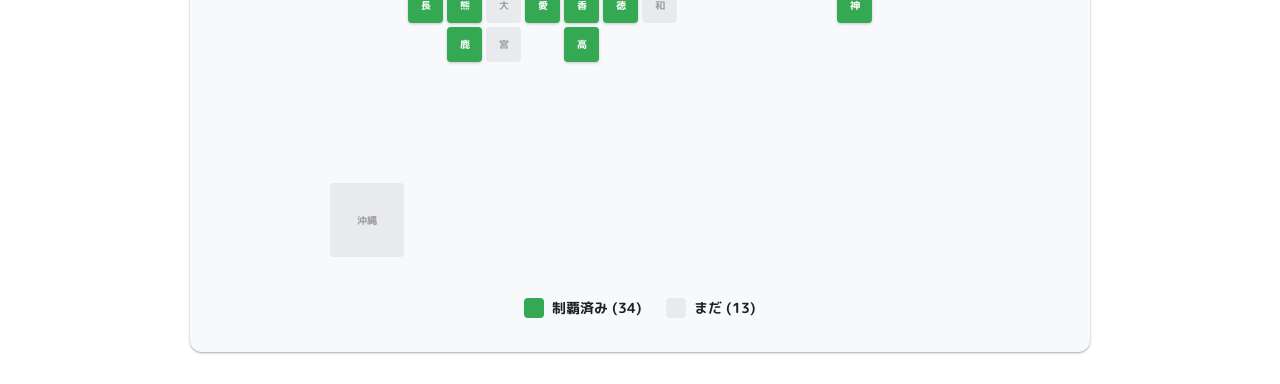
==== commit 63a0c6b7: "Add files via upload" ====
--- a/index.html
+++ b/index.html
@@ -136,8 +136,8 @@
                         <li class="goal-unachieved">E資格</li>
                         <li class="goal-achieved">基本情報技術者試験</li>
                         <li class="goal-unachieved">Python3エンジニア認定データ分析実践試験</li>
-                        <li class="goal-unachieved">統計検定 データサイエンス基礎（DS基礎）</li>
-                        <li class="goal-challenging">統計検定 データサイエンス発展（DS発展）</li>
+                        <li class="goal-unachieved"><del>統計検定 データサイエンス基礎（DS基礎）</del></li>
+                        <li class="goal-achieved">統計検定 データサイエンス発展（DS発展）</li>
                     </ul>
                 </div>
 
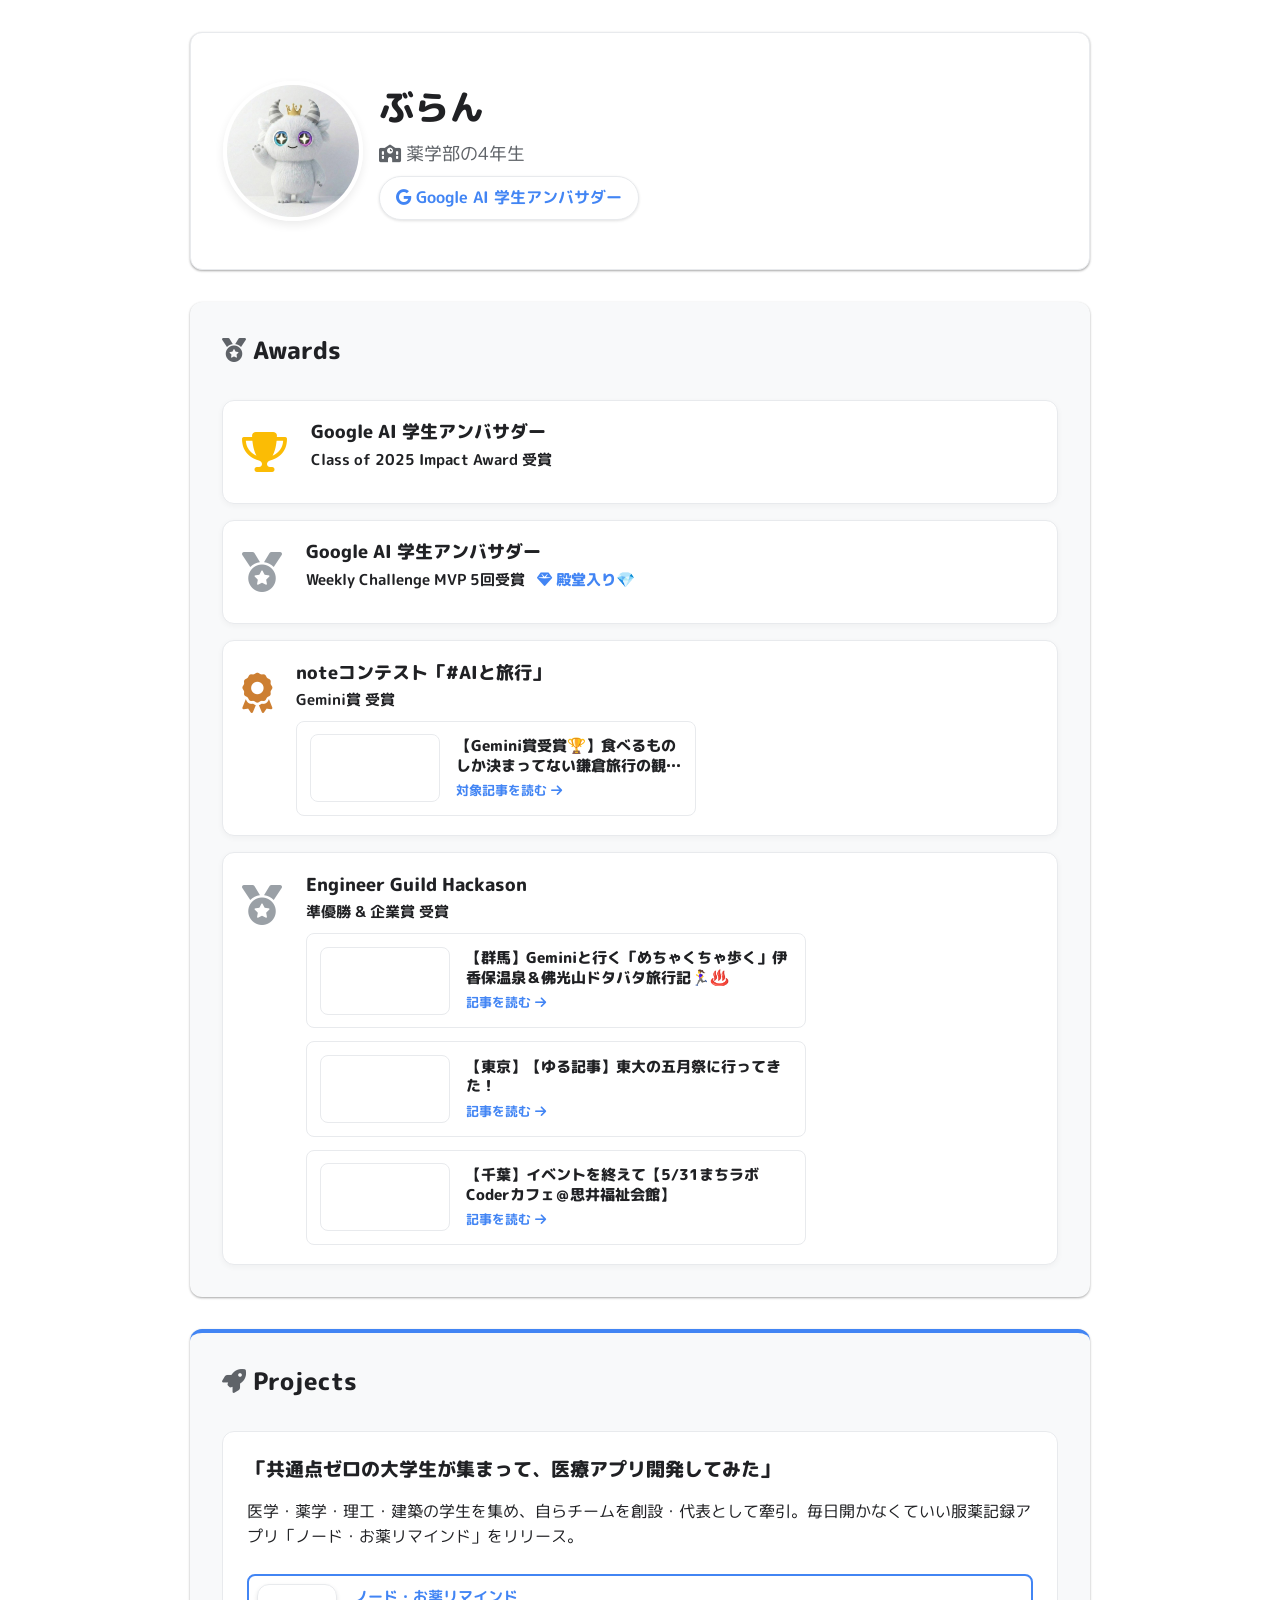
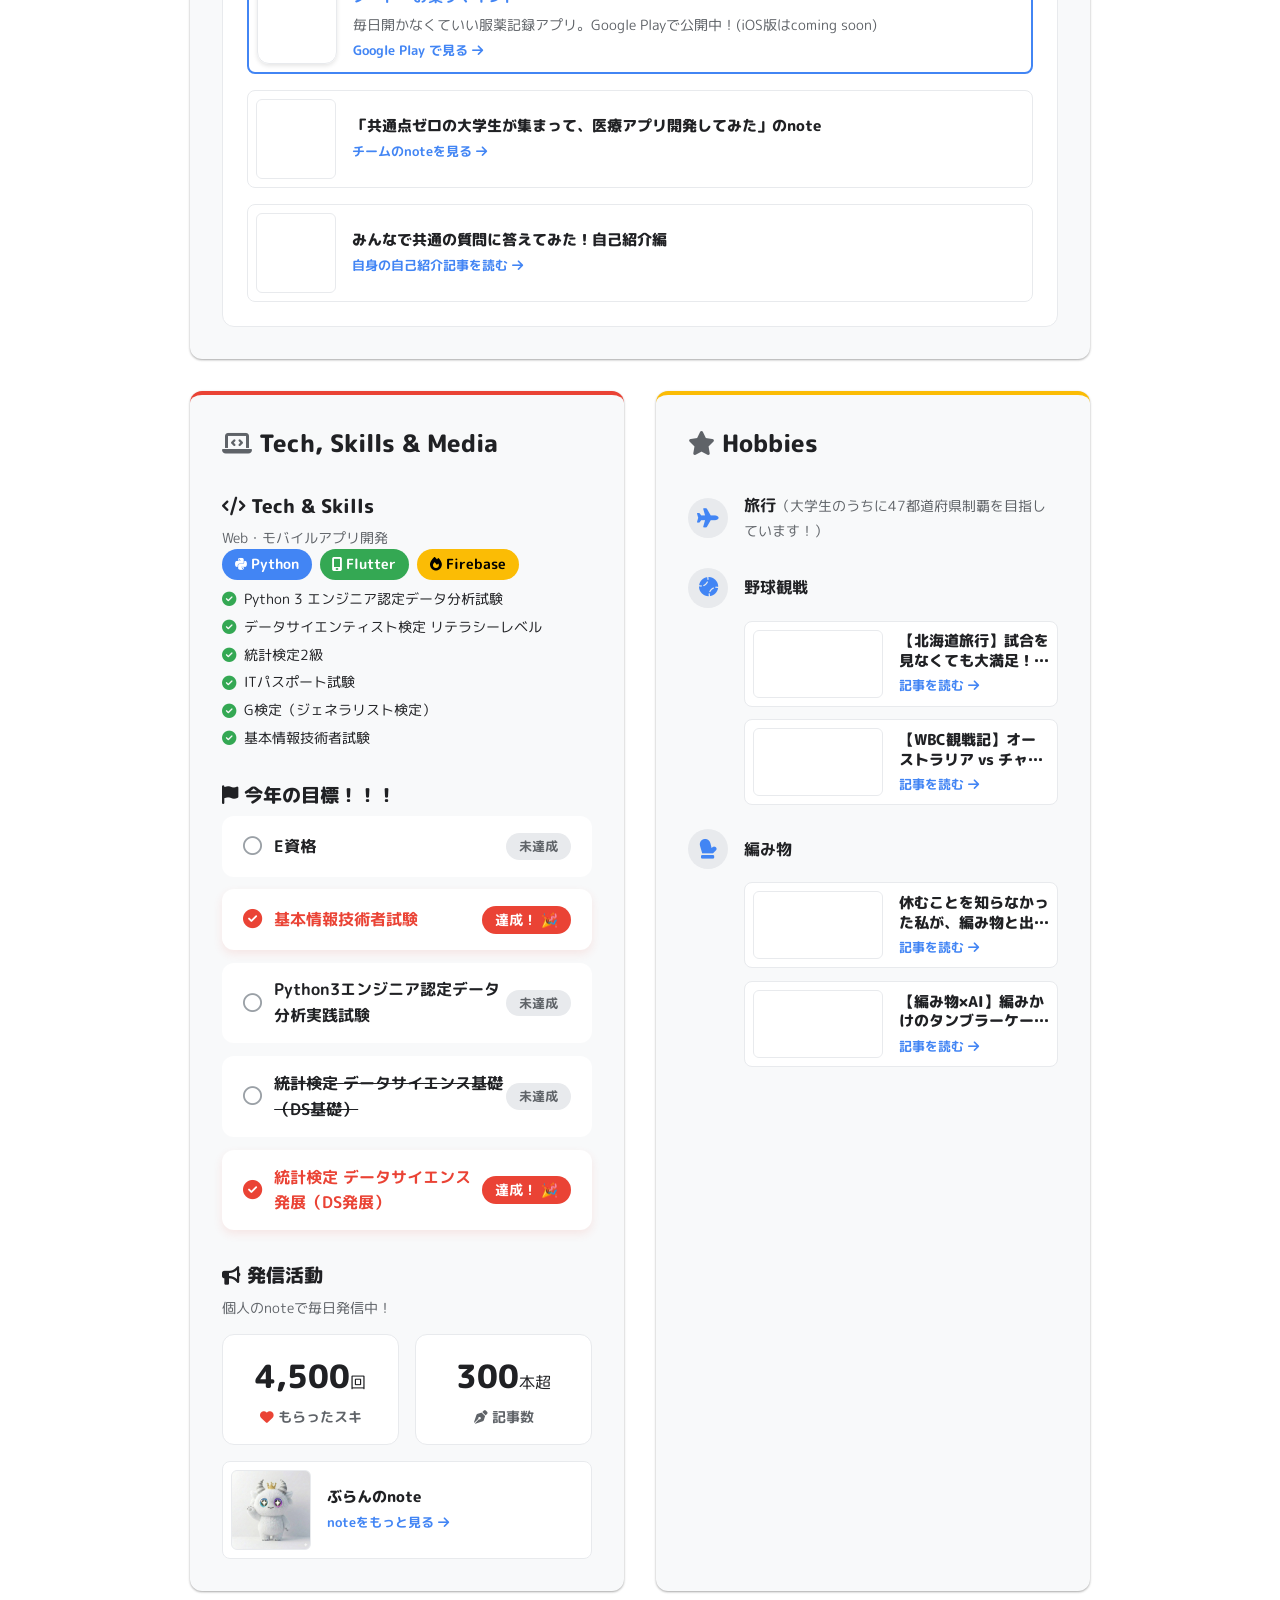
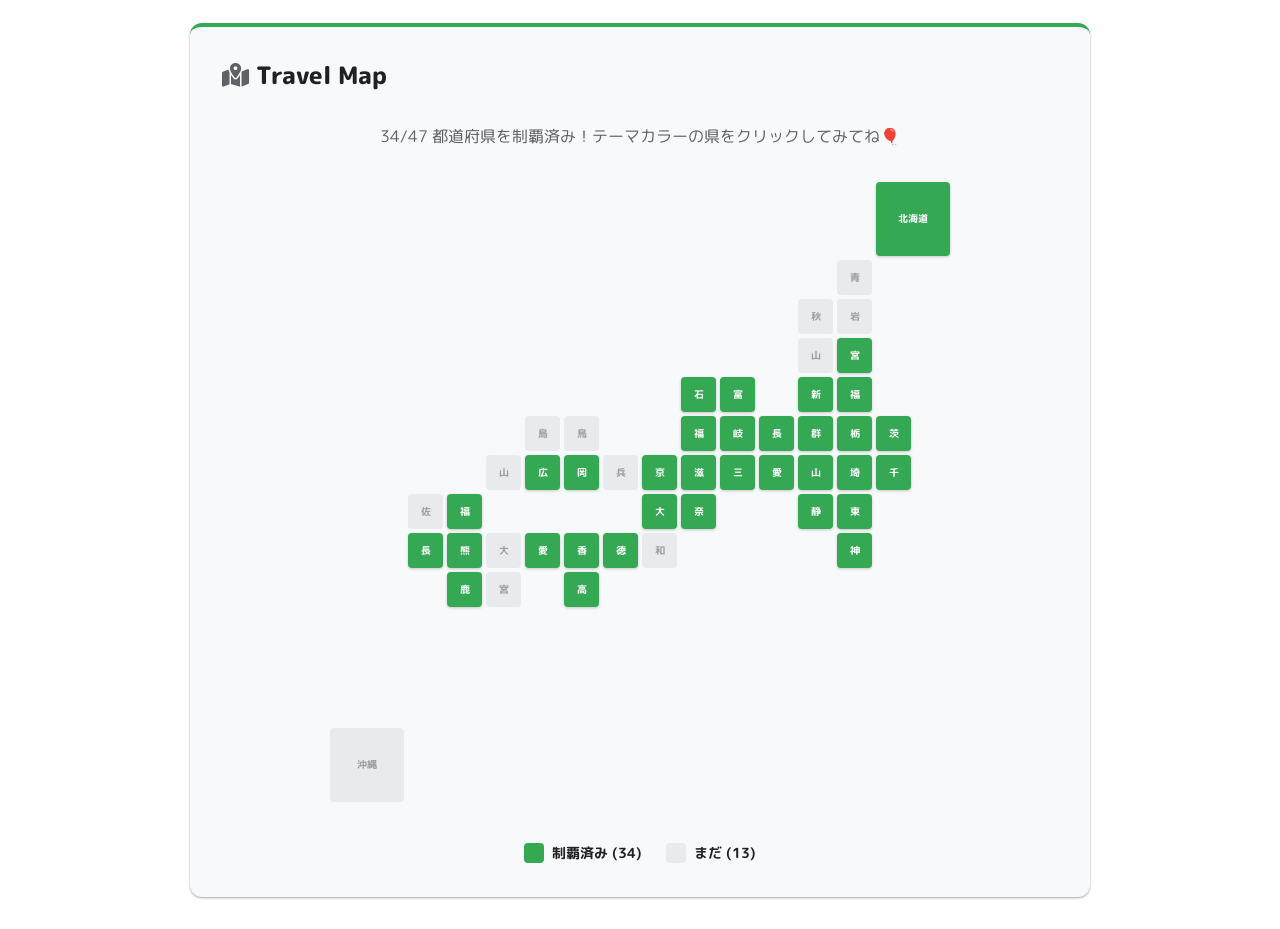
==== commit 361e7038: "Add files via upload" ====
--- a/index.html
+++ b/index.html
@@ -1,264 +1,304 @@
-<!DOCTYPE html>
-<html lang="ja">
-<head>
-    <meta charset="UTF-8">
-    <meta name="viewport" content="width=device-width, initial-scale=1.0">
-    <title>ぶらん Profile | Google AI 学生アンバサダー</title>
-    
-    <!-- Google Fonts -->
-    <link rel="preconnect" href="https://fonts.googleapis.com">
-    <link rel="preconnect" href="https://fonts.gstatic.com" crossorigin>
-    <link href="https://fonts.googleapis.com/css2?family=M+PLUS+Rounded+1c:wght@400;500;700;800&family=Nunito:wght@400;700;900&display=swap" rel="stylesheet">
-    
-    <!-- Font Awesome -->
-    <link rel="stylesheet" href="https://cdnjs.cloudflare.com/ajax/libs/font-awesome/6.4.0/css/all.min.css">
-    
-    <!-- Custom CSS -->
-    <link rel="stylesheet" href="style.css?v=5">
-</head>
-<body>
-    <div class="container">
-        
-        <!-- ==============================
-             1. Header / Profile
-        =============================== -->
-        <header class="card profile-header drop-shadow">
-            <div class="profile-avatar-container">
-                <img src="assets/buran-avatar.png" alt="ぶらん" class="profile-avatar-img">
-            </div>
-            <div class="profile-info">
-                <h1 class="profile-name">ぶらん</h1>
-                <p class="profile-affiliation"><i class="fa-solid fa-school"></i> 薬学部の4年生</p>
-                <div class="profile-title-badge">
-                    <i class="fa-brands fa-google"></i> Google AI 学生アンバサダー
-                </div>
-            </div>
-        </header>
-
-        <!-- ==============================
-             2. Awards (受賞歴・実績)
-        =============================== -->
-        <section class="card awards-section drop-shadow">
-            <h2 class="section-title"><i class="fa-solid fa-medal section-icon"></i> Awards</h2>
-            <div class="awards-list">
-                <div class="award-item">
-                    <div class="award-icon"><i class="fa-solid fa-trophy"></i></div>
-                    <div class="award-text">
-                        <h3>Google AI 学生アンバサダー</h3>
-                        <p class="award-desc">Class of 2025 Impact Award 受賞</p>
-                    </div>
-                </div>
-                <div class="award-item">
-                    <div class="award-icon silver"><i class="fa-solid fa-medal"></i></div>
-                    <div class="award-text">
-                        <h3>Google AI 学生アンバサダー</h3>
-                        <p class="award-desc">Weekly Challenge MVP 5回受賞 <span style="color: var(--google-blue); font-weight: 800; margin-left: 0.5rem;"><i class="fa-solid fa-gem"></i> 殿堂入り💎</span></p>
-                    </div>
-                </div>
-                <div class="award-item">
-                    <div class="award-icon bronze"><i class="fa-solid fa-award"></i></div>
-                    <div class="award-text">
-                        <h3>noteコンテスト「#AIと旅行」</h3>
-                        <p class="award-desc">Gemini賞 受賞</p>
-                        <a href="https://note.com/ripe_spirea6186/n/n0808cb4fd16c" target="_blank" class="article-card mt-2" style="max-width: 400px; padding: 0.8rem;">
-                            <div class="article-thumb article-thumb-wide" style="background-image: url('https://assets.st-note.com/production/uploads/images/218817394/rectangle_large_type_2_5f4ca6d6369a34ae7428eb9b64c55cc7.png'); border-radius: 8px;"></div>
-                            <div class="article-info text-left">
-                                <h4>【Gemini賞受賞🏆】食べるものしか決まってない鎌倉旅行の観光...</h4>
-                                <span class="read-more">対象記事を読む <i class="fa-solid fa-arrow-right"></i></span>
-                            </div>
-                        </a>
-                    </div>
-                </div>
-            </div>
-        </section>
-
-        <!-- ==============================
-             3. Projects (主なプロジェクト)
-        =============================== -->
-        <section class="card projects-section drop-shadow border-top-blue">
-            <h2 class="section-title"><i class="fa-solid fa-rocket section-icon"></i> Projects</h2>
-            <div class="project-card">
-                <div class="project-header">
-                    <h3>「共通点ゼロの大学生が集まって、医療アプリ開発してみた」</h3>
-                </div>
-                <div class="project-body">
-                    <p class="project-desc">
-                        医学・薬学・理工・建築の学生を集め、自らチームを創設・代表として牽引。「災害時トリアージアプリ」を開発中。
-                    </p>
-                    <div class="project-links" style="position: relative; z-index: 1; display: flex; flex-direction: column; gap: 1rem;">
-                        <a href="https://note.com/med_application" target="_blank" class="article-card">
-                            <div class="article-thumb article-thumb-square" style="background-image: url('https://assets.st-note.com/production/uploads/images/250336955/profile_d6ef4ae35e7d0bf34c0dcac7e90c979f.png');"></div>
-                            <div class="article-info">
-                                <h4>「共通点ゼロの大学生が集まって、医療アプリ開発してみた」のnote</h4>
-                                <span class="read-more">チームのnoteを見る <i class="fa-solid fa-arrow-right"></i></span>
-                            </div>
-                        </a>
-                        <a href="https://note.com/med_application/n/nad761ded6736" target="_blank" class="article-card">
-                            <div class="article-thumb article-thumb-square" style="background-image: url('https://assets.st-note.com/production/uploads/images/254985850/rectangle_large_type_2_b019e9d444df9146c33f8c66b841102d.png');"></div>
-                            <div class="article-info">
-                                <h4>みんなで共通の質問に答えてみた！自己紹介編</h4>
-                                <span class="read-more">自身の自己紹介記事を読む <i class="fa-solid fa-arrow-right"></i></span>
-                            </div>
-                        </a>
-                    </div>
-                </div>
-            </div>
-        </section>
-
-        <div class="grid-2-col">
-            <!-- ==============================
-                 4. Tech, Skills & Media
-            =============================== -->
-            <section class="card skills-section drop-shadow border-top-red">
-                <h2 class="section-title"><i class="fa-solid fa-laptop-code section-icon"></i> Tech, Skills & Media</h2>
-                
-                <div class="skill-group">
-                    <h3><i class="fa-solid fa-code"></i> Tech & Skills</h3>
-                    <p class="text-small">Web・モバイルアプリ開発</p>
-                    <div class="tags">
-                        <span class="tag tag-google-blue"><i class="fa-brands fa-python"></i> Python</span>
-                        <span class="tag tag-google-green"><i class="fa-solid fa-mobile-screen"></i> Flutter</span>
-                        <span class="tag tag-google-yellow"><i class="fa-solid fa-fire"></i> Firebase</span>
-                    </div>
-                    <div class="certifications mt-2">
-                        <div class="cert-item"><i class="fa-solid fa-check-circle"></i> Python 3 エンジニア認定データ分析試験</div>
-                        <div class="cert-item"><i class="fa-solid fa-check-circle"></i> データサイエンティスト検定 リテラシーレベル</div>
-                        <div class="cert-item"><i class="fa-solid fa-check-circle"></i> 統計検定2級</div>
-                        <div class="cert-item"><i class="fa-solid fa-check-circle"></i> ITパスポート試験</div>
-                        <div class="cert-item"><i class="fa-solid fa-check-circle"></i> G検定（ジェネラリスト検定）</div>
-                        <div class="cert-item"><i class="fa-solid fa-check-circle"></i> 基本情報技術者試験</div>
-                    </div>
-                </div>
-
-                <div class="skill-group mt-4">
-                    <h3><i class="fa-solid fa-flag"></i> 今年の目標！！！</h3>
-                    <ul class="goal-list mt-2">
-                        <li class="goal-unachieved">E資格</li>
-                        <li class="goal-achieved">基本情報技術者試験</li>
-                        <li class="goal-unachieved">Python3エンジニア認定データ分析実践試験</li>
-                        <li class="goal-unachieved"><del>統計検定 データサイエンス基礎（DS基礎）</del></li>
-                        <li class="goal-achieved">統計検定 データサイエンス発展（DS発展）</li>
-                    </ul>
-                </div>
-
-                <div class="skill-group mt-4">
-                    <h3><i class="fa-solid fa-bullhorn"></i> 発信活動</h3>
-                    <p class="text-small">個人のnoteで毎日発信中！</p>
-                    <div class="media-stats">
-                        <div class="stat-box">
-                            <span class="stat-num">4,500<span class="stat-unit">回</span></span>
-                            <span class="stat-label"><i class="fa-solid fa-heart" style="color: var(--google-red);"></i> もらったスキ</span>
-                        </div>
-                        <div class="stat-box">
-                            <span class="stat-num">300<span class="stat-unit">本超</span></span>
-                            <span class="stat-label"><i class="fa-solid fa-pen-nib"></i> 記事数</span>
-                        </div>
-                    </div>
-                    <div class="mt-3">
-                        <a href="https://note.com/ripe_spirea6186" target="_blank" class="article-card">
-                            <div class="article-thumb article-thumb-square" style="background-image: url('assets/buran-avatar.png');"></div>
-                            <div class="article-info text-left">
-                                <h4>ぶらんのnote</h4>
-                                <span class="read-more">noteをもっと見る <i class="fa-solid fa-arrow-right"></i></span>
-                            </div>
-                        </a>
-                    </div>
-                </div>
-            </section>
-
-            <!-- ==============================
-                 5. Hobbies
-            =============================== -->
-            <section class="card hobbies-section drop-shadow border-top-yellow">
-                <h2 class="section-title"><i class="fa-solid fa-star section-icon"></i> Hobbies</h2>
-                <ul class="hobby-list" style="gap: 1.5rem;">
-                    <li style="flex-direction: column; align-items: flex-start; gap: 0.8rem;">
-                        <div style="display: flex; align-items: center; gap: 1rem; width: 100%;">
-                            <div class="hobby-icon"><i class="fa-solid fa-plane"></i></div>
-                            <div class="hobby-text">旅行<span>（大学生のうちに47都道府県制覇を目指しています！）</span></div>
-                        </div>
-                    </li>
-                    <li style="flex-direction: column; align-items: flex-start; gap: 0.8rem;">
-                        <div style="display: flex; align-items: center; gap: 1rem; width: 100%;">
-                            <div class="hobby-icon"><i class="fa-solid fa-baseball"></i></div>
-                            <div class="hobby-text">野球観戦</div>
-                        </div>
-                        <div class="hobby-articles" style="display: flex; flex-direction: column; gap: 0.8rem; width: 100%; padding-left: 3.5rem;">
-                            <a href="https://note.com/ripe_spirea6186/n/n01be01856766" target="_blank" class="article-card">
-                                <div class="article-thumb article-thumb-wide" style="background-image: url('https://assets.st-note.com/production/uploads/images/260297803/rectangle_large_type_2_620e8fa273e8f6cc66cac0bc8920c0df.png');"></div>
-                                <div class="article-info text-left">
-                                    <h4>【北海道旅行】試合を見なくても大満足！エスコンフィールドの「スタジアムツアー」でベン...</h4>
-                                    <span class="read-more">記事を読む <i class="fa-solid fa-arrow-right"></i></span>
-                                </div>
-                            </a>
-                            <a href="https://note.com/ripe_spirea6186/n/n8fcc0d4b93b8" target="_blank" class="article-card">
-                                <div class="article-thumb article-thumb-wide" style="background-image: url('https://assets.st-note.com/production/uploads/images/256780306/rectangle_large_type_2_aab772de7d99e92367abf401e97cbf34.png');"></div>
-                                <div class="article-info text-left">
-                                    <h4>【WBC観戦記】オーストラリア vs チャイニーズタイペイ戦を見てきた！⚾️🔥</h4>
-                                    <span class="read-more">記事を読む <i class="fa-solid fa-arrow-right"></i></span>
-                                </div>
-                            </a>
-                        </div>
-                    </li>
-                    <li style="flex-direction: column; align-items: flex-start; gap: 0.8rem;">
-                        <div style="display: flex; align-items: center; gap: 1rem; width: 100%;">
-                            <div class="hobby-icon"><i class="fa-solid fa-mitten"></i></div>
-                            <div class="hobby-text">編み物</div>
-                        </div>
-                        <div class="hobby-articles" style="display: flex; flex-direction: column; gap: 0.8rem; width: 100%; padding-left: 3.5rem;">
-                            <a href="https://note.com/ripe_spirea6186/n/n63dbd90e4150" target="_blank" class="article-card">
-                                <div class="article-thumb article-thumb-wide" style="background-image: url('https://assets.st-note.com/production/uploads/images/228709750/rectangle_large_type_2_1fd07b924cb86f111d7cb0f399627095.png');"></div>
-                                <div class="article-info text-left">
-                                    <h4>休むことを知らなかった私が、編み物と出会って手に入れた「余白」の話。#今年学んだこと</h4>
-                                    <span class="read-more">記事を読む <i class="fa-solid fa-arrow-right"></i></span>
-                                </div>
-                            </a>
-                            <a href="https://note.com/ripe_spirea6186/n/n4a9ca5835a4a" target="_blank" class="article-card">
-                                <div class="article-thumb article-thumb-wide" style="background-image: url('https://assets.st-note.com/production/uploads/images/228218875/rectangle_large_type_2_57f996404d09b30773b92bbbc62b85c3.png');"></div>
-                                <div class="article-info text-left">
-                                    <h4>【編み物×AI】編みかけのタンブラーケースのデザインをGeminiに考えてもらった！</h4>
-                                    <span class="read-more">記事を読む <i class="fa-solid fa-arrow-right"></i></span>
-                                </div>
-                            </a>
-                        </div>
-                    </li>
-                </ul>
-            </section>
-        </div>
-
-        <!-- ==============================
-             5. Travel Map
-        =============================== -->
-        <section class="card map-section drop-shadow border-top-green">
-            <h2 class="section-title"><i class="fa-solid fa-map-location-dot section-icon"></i> Travel Map</h2>
-            <p class="text-center mb-3 text-light">34/47 都道府県を制覇済み！テーマカラーの県をクリックしてみてね🎈</p>
-            
-            <div class="map-container">
-                <!-- Japan Map Grid -->
-                <!-- JSで描画します -->
-                <div id="japan-map" class="japan-map-grid"></div>
-            </div>
-            
-            <div class="map-legend">
-                <div class="legend-item"><span class="legend-color visited"></span> 制覇済み (34)</div>
-                <div class="legend-item"><span class="legend-color unvisited"></span> まだ (13)</div>
-            </div>
-        </section>
-
-    </div>
-
-    <!-- Modal for Map Click -->
-    <div id="article-modal" class="modal">
-        <div class="modal-content drop-shadow">
-            <span class="close-btn">&times;</span>
-            <h3 id="modal-pref-name" class="modal-title">都道府県名</h3>
-            <div id="modal-article-list" class="modal-body">
-                <!-- 記事リストがここに入る -->
-            </div>
-        </div>
-    </div>
-
-    <!-- Script -->
-    <script src="script.js"></script>
-</body>
-</html>
+<!DOCTYPE html>
+<html lang="ja">
+<head>
+    <meta charset="UTF-8">
+    <meta name="viewport" content="width=device-width, initial-scale=1.0">
+    <title>ぶらん Profile | Google AI 学生アンバサダー</title>
+    
+    <!-- Google Fonts -->
+    <link rel="preconnect" href="https://fonts.googleapis.com">
+    <link rel="preconnect" href="https://fonts.gstatic.com" crossorigin>
+    <link href="https://fonts.googleapis.com/css2?family=M+PLUS+Rounded+1c:wght@400;500;700;800&family=Nunito:wght@400;700;900&display=swap" rel="stylesheet">
+    
+    <!-- Font Awesome -->
+    <link rel="stylesheet" href="https://cdnjs.cloudflare.com/ajax/libs/font-awesome/6.4.0/css/all.min.css">
+    
+    <!-- Custom CSS -->
+    <link rel="stylesheet" href="style.css?v=5">
+</head>
+<body>
+    <div class="container">
+        
+        <!-- ==============================
+             1. Header / Profile
+        =============================== -->
+        <header class="card profile-header drop-shadow">
+            <div class="profile-avatar-container">
+                <img src="assets/buran-avatar.png" alt="ぶらん" class="profile-avatar-img">
+            </div>
+            <div class="profile-info">
+                <h1 class="profile-name">ぶらん</h1>
+                <p class="profile-affiliation"><i class="fa-solid fa-school"></i> 薬学部の4年生</p>
+                <div class="profile-title-badge">
+                    <i class="fa-brands fa-google"></i> Google AI 学生アンバサダー
+                </div>
+            </div>
+        </header>
+
+        <!-- ==============================
+             2. Awards (受賞歴・実績)
+        =============================== -->
+        <section class="card awards-section drop-shadow">
+            <h2 class="section-title"><i class="fa-solid fa-medal section-icon"></i> Awards</h2>
+            <div class="awards-list">
+                <div class="award-item">
+                    <div class="award-icon"><i class="fa-solid fa-trophy"></i></div>
+                    <div class="award-text">
+                        <h3>Google AI 学生アンバサダー</h3>
+                        <p class="award-desc">Class of 2025 Impact Award 受賞</p>
+                    </div>
+                </div>
+                <div class="award-item">
+                    <div class="award-icon silver"><i class="fa-solid fa-medal"></i></div>
+                    <div class="award-text">
+                        <h3>Google AI 学生アンバサダー</h3>
+                        <p class="award-desc">Weekly Challenge MVP 5回受賞 <span style="color: var(--google-blue); font-weight: 800; margin-left: 0.5rem;"><i class="fa-solid fa-gem"></i> 殿堂入り💎</span></p>
+                    </div>
+                </div>
+                <div class="award-item">
+                    <div class="award-icon bronze"><i class="fa-solid fa-award"></i></div>
+                    <div class="award-text">
+                        <h3>noteコンテスト「#AIと旅行」</h3>
+                        <p class="award-desc">Gemini賞 受賞</p>
+                        <a href="https://note.com/ripe_spirea6186/n/n0808cb4fd16c" target="_blank" class="article-card mt-2" style="max-width: 400px; padding: 0.8rem;">
+                            <div class="article-thumb article-thumb-wide" style="background-image: url('https://assets.st-note.com/production/uploads/images/218817394/rectangle_large_type_2_5f4ca6d6369a34ae7428eb9b64c55cc7.png'); border-radius: 8px;"></div>
+                            <div class="article-info text-left">
+                                <h4>【Gemini賞受賞🏆】食べるものしか決まってない鎌倉旅行の観光...</h4>
+                                <span class="read-more">対象記事を読む <i class="fa-solid fa-arrow-right"></i></span>
+                            </div>
+                        </a>
+                    </div>
+                </div>
+                <div class="award-item">
+                    <div class="award-icon silver"><i class="fa-solid fa-medal"></i></div>
+                    <div class="award-text">
+                        <h3>Engineer Guild Hackason</h3>
+                        <p class="award-desc">準優勝 & 企業賞 受賞</p>
+                        <div class="award-articles mt-2" style="display: flex; flex-direction: column; gap: 0.8rem; max-width: 500px;">
+                            <a href="https://note.com/ripe_spirea6186/n/nada5b1dc9a5d" target="_blank" class="article-card" style="padding: 0.8rem;">
+                                <div class="article-thumb article-thumb-wide" style="background-image: url('https://assets.st-note.com/production/uploads/images/280612772/rectangle_large_type_2_2ea56cca167d427069d0ed16a339d716.png'); border-radius: 8px;"></div>
+                                <div class="article-info text-left">
+                                    <h4>【群馬】Geminiと行く「めちゃくちゃ歩く」伊香保温泉＆佛光山ドタバタ旅行記🏃‍♀️♨️</h4>
+                                    <span class="read-more">記事を読む <i class="fa-solid fa-arrow-right"></i></span>
+                                </div>
+                            </a>
+                            <a href="https://note.com/ripe_spirea6186/n/nc1915a3bf60c" target="_blank" class="article-card" style="padding: 0.8rem;">
+                                <div class="article-thumb article-thumb-wide" style="background-image: url('https://assets.st-note.com/production/uploads/images/276904868/rectangle_large_type_2_762dab54c3a86657cf9f3862f420cbe5.png'); border-radius: 8px;"></div>
+                                <div class="article-info text-left">
+                                    <h4>【東京】【ゆる記事】東大の五月祭に行ってきた！</h4>
+                                    <span class="read-more">記事を読む <i class="fa-solid fa-arrow-right"></i></span>
+                                </div>
+                            </a>
+                            <a href="https://note.com/med_application/n/n7684dcf529a3" target="_blank" class="article-card" style="padding: 0.8rem;">
+                                <div class="article-thumb article-thumb-wide" style="background-image: url('https://assets.st-note.com/production/uploads/images/281207842/rectangle_large_type_2_31420cde5ca476a45178a39562765307.jpg'); border-radius: 8px;"></div>
+                                <div class="article-info text-left">
+                                    <h4>【千葉】イベントを終えて【5/31まちラボCoderカフェ＠思井福祉会館】</h4>
+                                    <span class="read-more">記事を読む <i class="fa-solid fa-arrow-right"></i></span>
+                                </div>
+                            </a>
+                        </div>
+                    </div>
+                </div>
+            </div>
+        </section>
+
+        <!-- ==============================
+             3. Projects (主なプロジェクト)
+        =============================== -->
+        <section class="card projects-section drop-shadow border-top-blue">
+            <h2 class="section-title"><i class="fa-solid fa-rocket section-icon"></i> Projects</h2>
+            <div class="project-card">
+                <div class="project-header">
+                    <h3>「共通点ゼロの大学生が集まって、医療アプリ開発してみた」</h3>
+                </div>
+                <div class="project-body">
+                    <p class="project-desc">
+                        医学・薬学・理工・建築の学生を集め、自らチームを創設・代表として牽引。毎日開かなくていい服薬記録アプリ「ノード・お薬リマインド」をリリース。
+                    </p>
+                    <div class="project-links" style="position: relative; z-index: 1; display: flex; flex-direction: column; gap: 1rem;">
+                        <a href="https://play.google.com/store/apps/details?id=com.zerotomedapp.node_remind" target="_blank" class="article-card" style="border: 2px solid var(--google-blue);">
+                            <div class="article-thumb article-thumb-square" style="background-image: url('assets/node-remind-icon.png'); border-radius: 12px; box-shadow: 0 2px 4px rgba(0,0,0,0.1);"></div>
+                            <div class="article-info">
+                                <h4 style="font-weight: 700; color: var(--google-blue);">ノード・お薬リマインド</h4>
+                                <p class="text-small" style="font-size: 0.85rem; color: #5f6368; margin-top: 0.1rem; margin-bottom: 0.3rem;">
+                                    毎日開かなくていい服薬記録アプリ。Google Playで公開中！(iOS版はcoming soon)
+                                </p>
+                                <span class="read-more" style="color: var(--google-blue); font-weight: 700;">Google Play で見る <i class="fa-solid fa-arrow-right"></i></span>
+                            </div>
+                        </a>
+                        <a href="https://note.com/med_application" target="_blank" class="article-card">
+                            <div class="article-thumb article-thumb-square" style="background-image: url('https://assets.st-note.com/production/uploads/images/250336955/profile_d6ef4ae35e7d0bf34c0dcac7e90c979f.png');"></div>
+                            <div class="article-info">
+                                <h4>「共通点ゼロの大学生が集まって、医療アプリ開発してみた」のnote</h4>
+                                <span class="read-more">チームのnoteを見る <i class="fa-solid fa-arrow-right"></i></span>
+                            </div>
+                        </a>
+                        <a href="https://note.com/med_application/n/nad761ded6736" target="_blank" class="article-card">
+                            <div class="article-thumb article-thumb-square" style="background-image: url('https://assets.st-note.com/production/uploads/images/254985850/rectangle_large_type_2_b019e9d444df9146c33f8c66b841102d.png');"></div>
+                            <div class="article-info">
+                                <h4>みんなで共通の質問に答えてみた！自己紹介編</h4>
+                                <span class="read-more">自身の自己紹介記事を読む <i class="fa-solid fa-arrow-right"></i></span>
+                            </div>
+                        </a>
+                    </div>
+                </div>
+            </div>
+        </section>
+
+        <div class="grid-2-col">
+            <!-- ==============================
+                 4. Tech, Skills & Media
+            =============================== -->
+            <section class="card skills-section drop-shadow border-top-red">
+                <h2 class="section-title"><i class="fa-solid fa-laptop-code section-icon"></i> Tech, Skills & Media</h2>
+                
+                <div class="skill-group">
+                    <h3><i class="fa-solid fa-code"></i> Tech & Skills</h3>
+                    <p class="text-small">Web・モバイルアプリ開発</p>
+                    <div class="tags">
+                        <span class="tag tag-google-blue"><i class="fa-brands fa-python"></i> Python</span>
+                        <span class="tag tag-google-green"><i class="fa-solid fa-mobile-screen"></i> Flutter</span>
+                        <span class="tag tag-google-yellow"><i class="fa-solid fa-fire"></i> Firebase</span>
+                    </div>
+                    <div class="certifications mt-2">
+                        <div class="cert-item"><i class="fa-solid fa-check-circle"></i> Python 3 エンジニア認定データ分析試験</div>
+                        <div class="cert-item"><i class="fa-solid fa-check-circle"></i> データサイエンティスト検定 リテラシーレベル</div>
+                        <div class="cert-item"><i class="fa-solid fa-check-circle"></i> 統計検定2級</div>
+                        <div class="cert-item"><i class="fa-solid fa-check-circle"></i> ITパスポート試験</div>
+                        <div class="cert-item"><i class="fa-solid fa-check-circle"></i> G検定（ジェネラリスト検定）</div>
+                        <div class="cert-item"><i class="fa-solid fa-check-circle"></i> 基本情報技術者試験</div>
+                    </div>
+                </div>
+
+                <div class="skill-group mt-4">
+                    <h3><i class="fa-solid fa-flag"></i> 今年の目標！！！</h3>
+                    <ul class="goal-list mt-2">
+                        <li class="goal-unachieved">E資格</li>
+                        <li class="goal-achieved">基本情報技術者試験</li>
+                        <li class="goal-unachieved">Python3エンジニア認定データ分析実践試験</li>
+                        <li class="goal-unachieved"><del>統計検定 データサイエンス基礎（DS基礎）</del></li>
+                        <li class="goal-achieved">統計検定 データサイエンス発展（DS発展）</li>
+                    </ul>
+                </div>
+
+                <div class="skill-group mt-4">
+                    <h3><i class="fa-solid fa-bullhorn"></i> 発信活動</h3>
+                    <p class="text-small">個人のnoteで毎日発信中！</p>
+                    <div class="media-stats">
+                        <div class="stat-box">
+                            <span class="stat-num">4,500<span class="stat-unit">回</span></span>
+                            <span class="stat-label"><i class="fa-solid fa-heart" style="color: var(--google-red);"></i> もらったスキ</span>
+                        </div>
+                        <div class="stat-box">
+                            <span class="stat-num">300<span class="stat-unit">本超</span></span>
+                            <span class="stat-label"><i class="fa-solid fa-pen-nib"></i> 記事数</span>
+                        </div>
+                    </div>
+                    <div class="mt-3">
+                        <a href="https://note.com/ripe_spirea6186" target="_blank" class="article-card">
+                            <div class="article-thumb article-thumb-square" style="background-image: url('assets/buran-avatar.png');"></div>
+                            <div class="article-info text-left">
+                                <h4>ぶらんのnote</h4>
+                                <span class="read-more">noteをもっと見る <i class="fa-solid fa-arrow-right"></i></span>
+                            </div>
+                        </a>
+                    </div>
+                </div>
+            </section>
+
+            <!-- ==============================
+                 5. Hobbies
+            =============================== -->
+            <section class="card hobbies-section drop-shadow border-top-yellow">
+                <h2 class="section-title"><i class="fa-solid fa-star section-icon"></i> Hobbies</h2>
+                <ul class="hobby-list" style="gap: 1.5rem;">
+                    <li style="flex-direction: column; align-items: flex-start; gap: 0.8rem;">
+                        <div style="display: flex; align-items: center; gap: 1rem; width: 100%;">
+                            <div class="hobby-icon"><i class="fa-solid fa-plane"></i></div>
+                            <div class="hobby-text">旅行<span>（大学生のうちに47都道府県制覇を目指しています！）</span></div>
+                        </div>
+                    </li>
+                    <li style="flex-direction: column; align-items: flex-start; gap: 0.8rem;">
+                        <div style="display: flex; align-items: center; gap: 1rem; width: 100%;">
+                            <div class="hobby-icon"><i class="fa-solid fa-baseball"></i></div>
+                            <div class="hobby-text">野球観戦</div>
+                        </div>
+                        <div class="hobby-articles" style="display: flex; flex-direction: column; gap: 0.8rem; width: 100%; padding-left: 3.5rem;">
+                            <a href="https://note.com/ripe_spirea6186/n/n01be01856766" target="_blank" class="article-card">
+                                <div class="article-thumb article-thumb-wide" style="background-image: url('https://assets.st-note.com/production/uploads/images/260297803/rectangle_large_type_2_620e8fa273e8f6cc66cac0bc8920c0df.png');"></div>
+                                <div class="article-info text-left">
+                                    <h4>【北海道旅行】試合を見なくても大満足！エスコンフィールドの「スタジアムツアー」でベン...</h4>
+                                    <span class="read-more">記事を読む <i class="fa-solid fa-arrow-right"></i></span>
+                                </div>
+                            </a>
+                            <a href="https://note.com/ripe_spirea6186/n/n8fcc0d4b93b8" target="_blank" class="article-card">
+                                <div class="article-thumb article-thumb-wide" style="background-image: url('https://assets.st-note.com/production/uploads/images/256780306/rectangle_large_type_2_aab772de7d99e92367abf401e97cbf34.png');"></div>
+                                <div class="article-info text-left">
+                                    <h4>【WBC観戦記】オーストラリア vs チャイニーズタイペイ戦を見てきた！⚾️🔥</h4>
+                                    <span class="read-more">記事を読む <i class="fa-solid fa-arrow-right"></i></span>
+                                </div>
+                            </a>
+                        </div>
+                    </li>
+                    <li style="flex-direction: column; align-items: flex-start; gap: 0.8rem;">
+                        <div style="display: flex; align-items: center; gap: 1rem; width: 100%;">
+                            <div class="hobby-icon"><i class="fa-solid fa-mitten"></i></div>
+                            <div class="hobby-text">編み物</div>
+                        </div>
+                        <div class="hobby-articles" style="display: flex; flex-direction: column; gap: 0.8rem; width: 100%; padding-left: 3.5rem;">
+                            <a href="https://note.com/ripe_spirea6186/n/n63dbd90e4150" target="_blank" class="article-card">
+                                <div class="article-thumb article-thumb-wide" style="background-image: url('https://assets.st-note.com/production/uploads/images/228709750/rectangle_large_type_2_1fd07b924cb86f111d7cb0f399627095.png');"></div>
+                                <div class="article-info text-left">
+                                    <h4>休むことを知らなかった私が、編み物と出会って手に入れた「余白」の話。#今年学んだこと</h4>
+                                    <span class="read-more">記事を読む <i class="fa-solid fa-arrow-right"></i></span>
+                                </div>
+                            </a>
+                            <a href="https://note.com/ripe_spirea6186/n/n4a9ca5835a4a" target="_blank" class="article-card">
+                                <div class="article-thumb article-thumb-wide" style="background-image: url('https://assets.st-note.com/production/uploads/images/228218875/rectangle_large_type_2_57f996404d09b30773b92bbbc62b85c3.png');"></div>
+                                <div class="article-info text-left">
+                                    <h4>【編み物×AI】編みかけのタンブラーケースのデザインをGeminiに考えてもらった！</h4>
+                                    <span class="read-more">記事を読む <i class="fa-solid fa-arrow-right"></i></span>
+                                </div>
+                            </a>
+                        </div>
+                    </li>
+                </ul>
+            </section>
+        </div>
+
+        <!-- ==============================
+             5. Travel Map
+        =============================== -->
+        <section class="card map-section drop-shadow border-top-green">
+            <h2 class="section-title"><i class="fa-solid fa-map-location-dot section-icon"></i> Travel Map</h2>
+            <p class="text-center mb-3 text-light">34/47 都道府県を制覇済み！テーマカラーの県をクリックしてみてね🎈</p>
+            
+            <div class="map-container">
+                <!-- Japan Map Grid -->
+                <!-- JSで描画します -->
+                <div id="japan-map" class="japan-map-grid"></div>
+            </div>
+            
+            <div class="map-legend">
+                <div class="legend-item"><span class="legend-color visited"></span> 制覇済み (34)</div>
+                <div class="legend-item"><span class="legend-color unvisited"></span> まだ (13)</div>
+            </div>
+        </section>
+
+    </div>
+
+    <!-- Modal for Map Click -->
+    <div id="article-modal" class="modal">
+        <div class="modal-content drop-shadow">
+            <span class="close-btn">&times;</span>
+            <h3 id="modal-pref-name" class="modal-title">都道府県名</h3>
+            <div id="modal-article-list" class="modal-body">
+                <!-- 記事リストがここに入る -->
+            </div>
+        </div>
+    </div>
+
+    <!-- Script -->
+    <script src="script.js"></script>
+</body>
+</html>
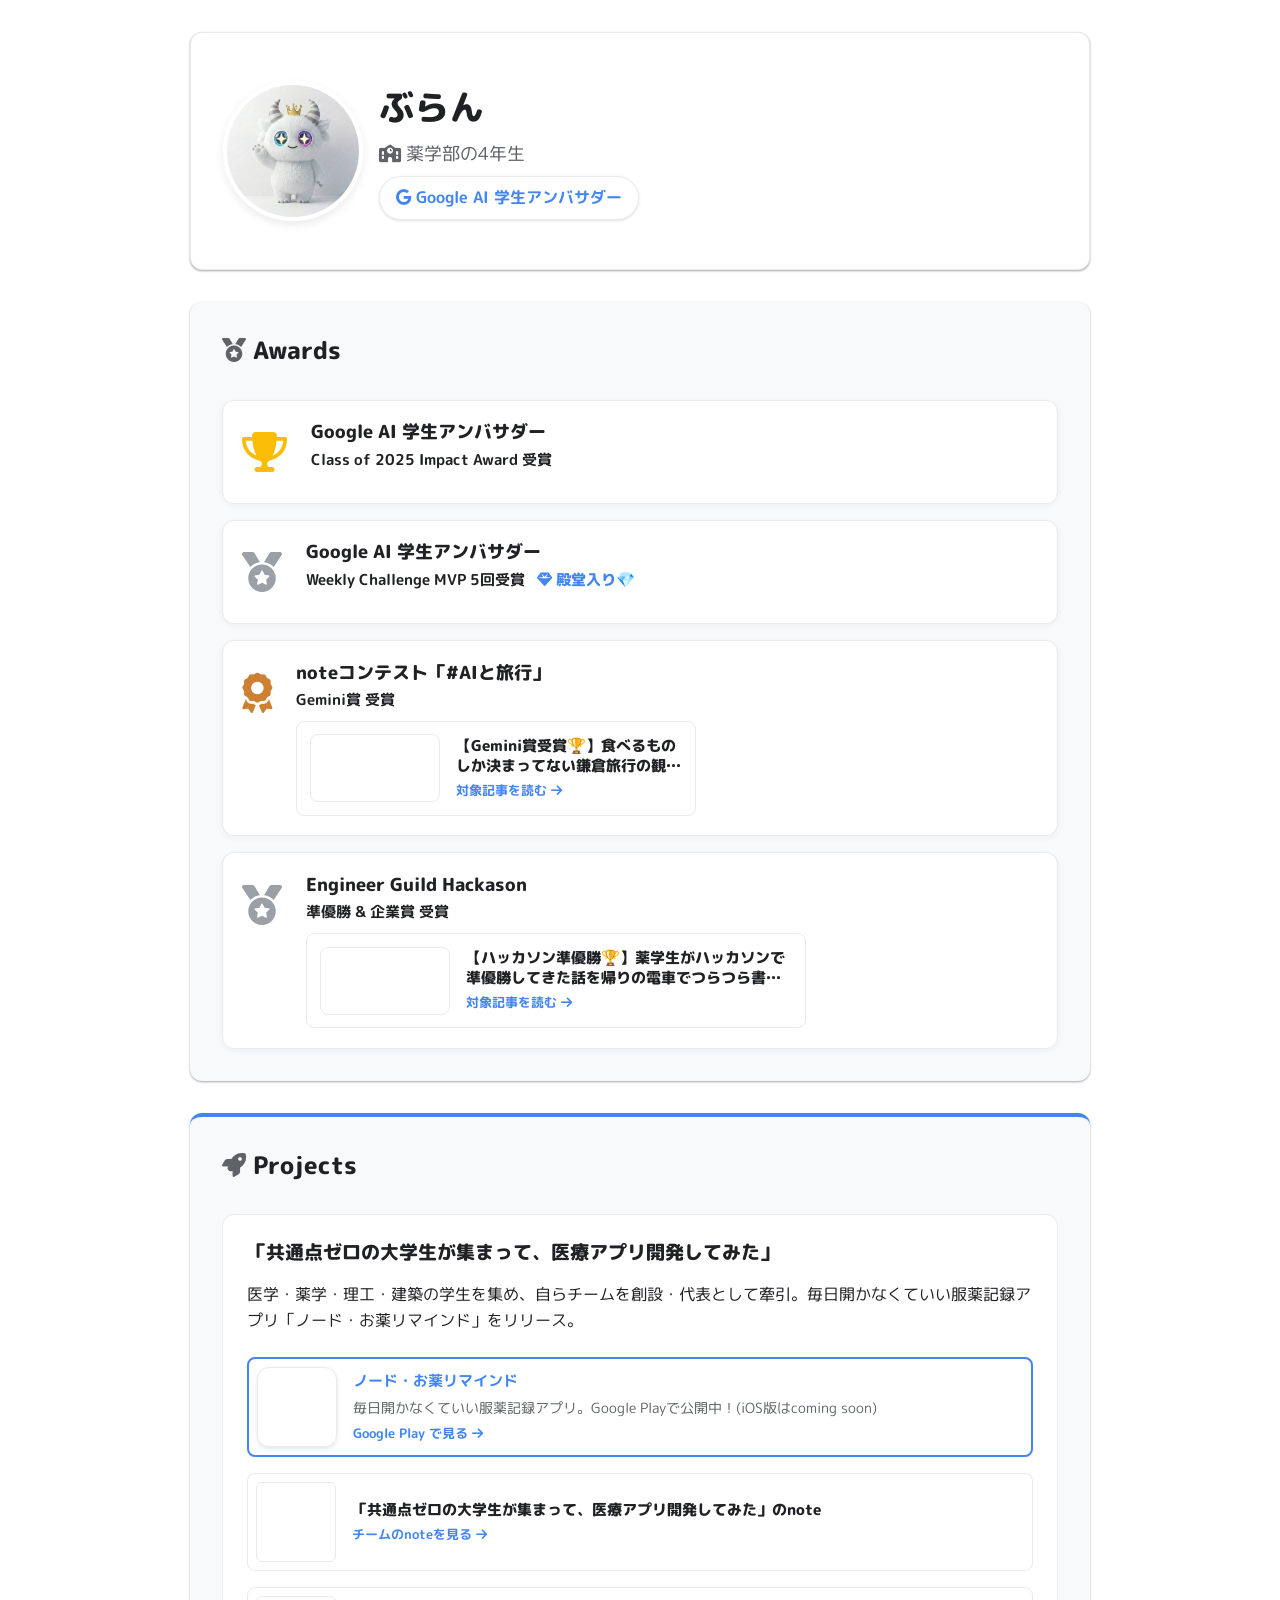
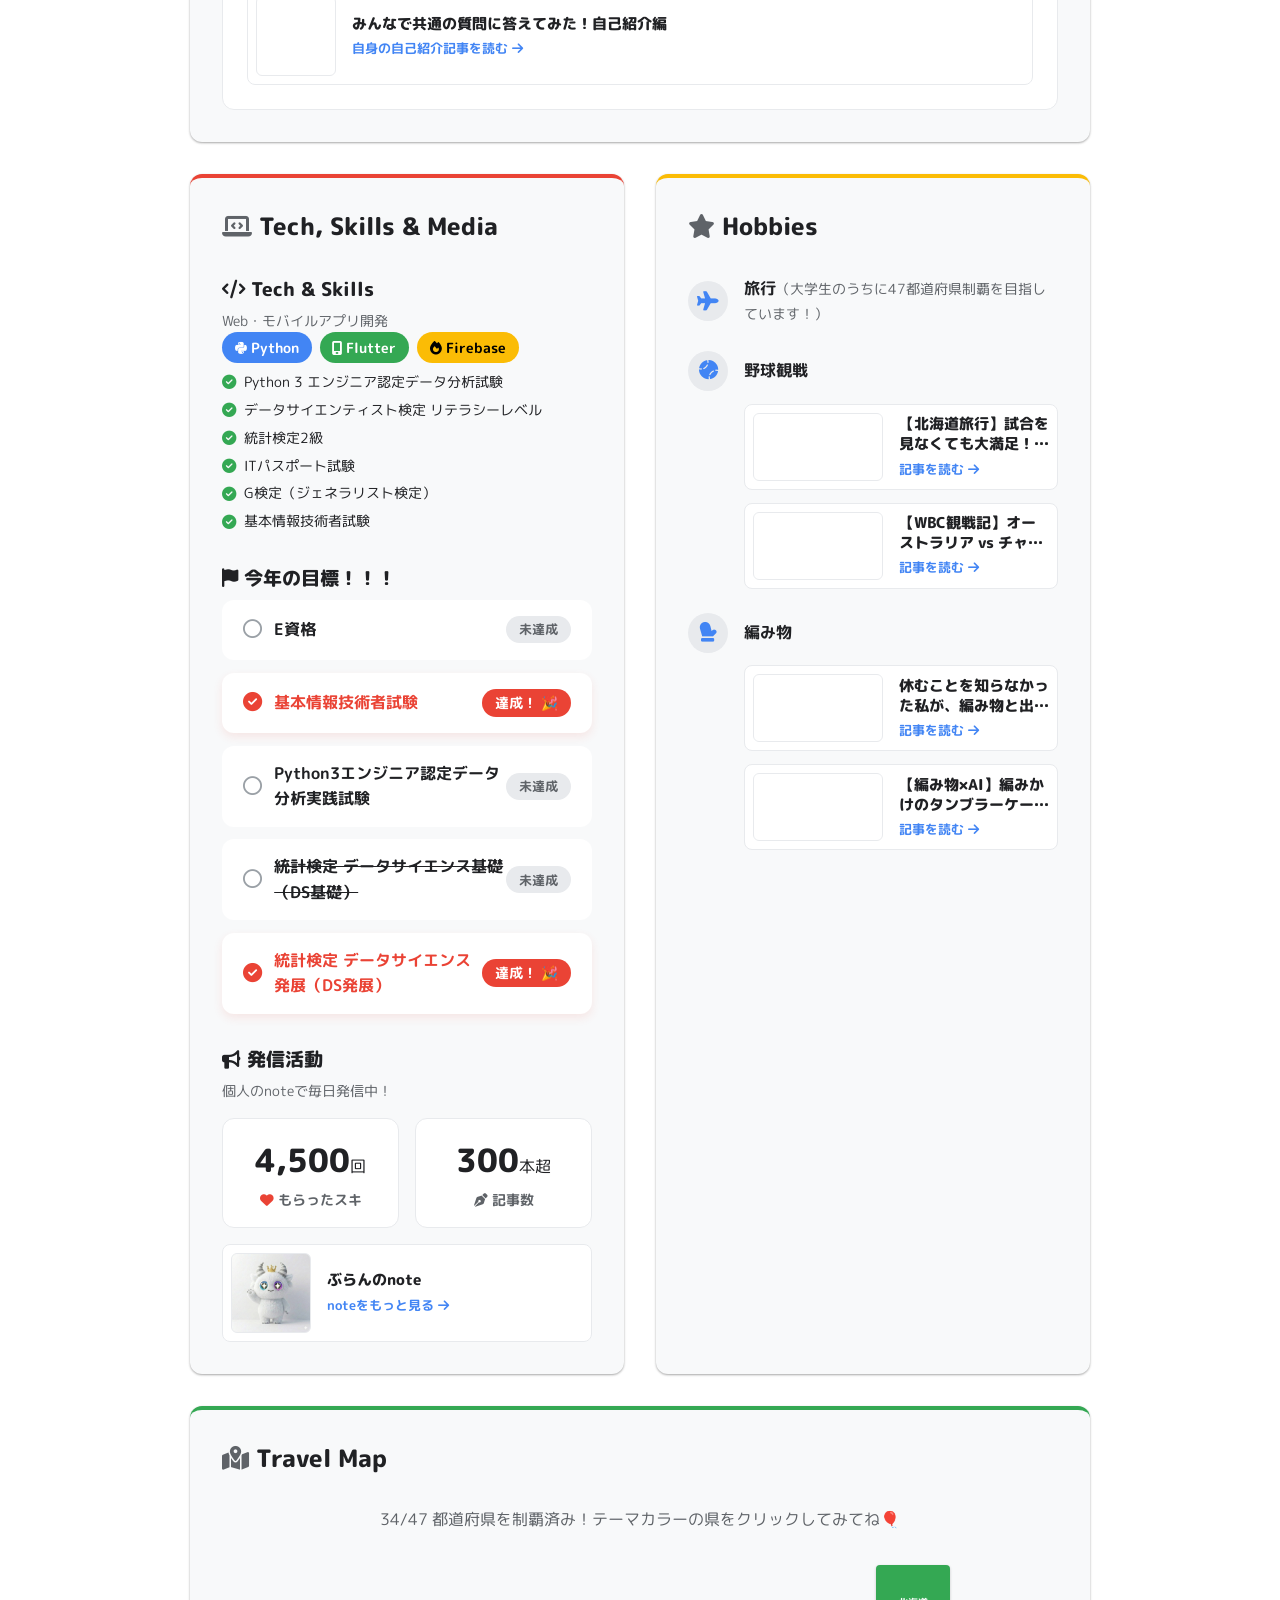
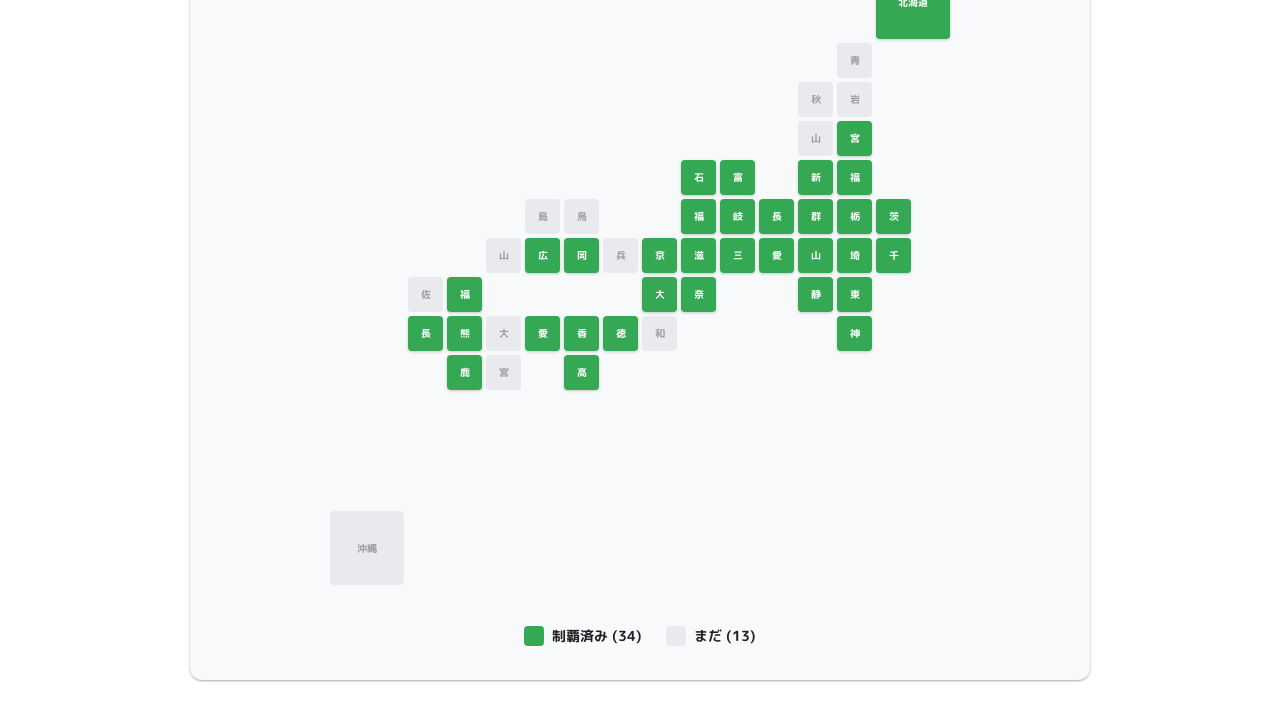
==== commit c912b427: "Add files via upload" ====
--- a/index.html
+++ b/index.html
@@ -2,6 +2,7 @@
 <html lang="ja">
 <head>
     <meta charset="UTF-8">
+    <meta name="referrer" content="no-referrer">
     <meta name="viewport" content="width=device-width, initial-scale=1.0">
     <title>ぶらん Profile | Google AI 学生アンバサダー</title>
     
@@ -74,29 +75,13 @@
                     <div class="award-text">
                         <h3>Engineer Guild Hackason</h3>
                         <p class="award-desc">準優勝 & 企業賞 受賞</p>
-                        <div class="award-articles mt-2" style="display: flex; flex-direction: column; gap: 0.8rem; max-width: 500px;">
-                            <a href="https://note.com/ripe_spirea6186/n/nada5b1dc9a5d" target="_blank" class="article-card" style="padding: 0.8rem;">
-                                <div class="article-thumb article-thumb-wide" style="background-image: url('https://assets.st-note.com/production/uploads/images/280612772/rectangle_large_type_2_2ea56cca167d427069d0ed16a339d716.png'); border-radius: 8px;"></div>
-                                <div class="article-info text-left">
-                                    <h4>【群馬】Geminiと行く「めちゃくちゃ歩く」伊香保温泉＆佛光山ドタバタ旅行記🏃‍♀️♨️</h4>
-                                    <span class="read-more">記事を読む <i class="fa-solid fa-arrow-right"></i></span>
-                                </div>
-                            </a>
-                            <a href="https://note.com/ripe_spirea6186/n/nc1915a3bf60c" target="_blank" class="article-card" style="padding: 0.8rem;">
-                                <div class="article-thumb article-thumb-wide" style="background-image: url('https://assets.st-note.com/production/uploads/images/276904868/rectangle_large_type_2_762dab54c3a86657cf9f3862f420cbe5.png'); border-radius: 8px;"></div>
-                                <div class="article-info text-left">
-                                    <h4>【東京】【ゆる記事】東大の五月祭に行ってきた！</h4>
-                                    <span class="read-more">記事を読む <i class="fa-solid fa-arrow-right"></i></span>
-                                </div>
-                            </a>
-                            <a href="https://note.com/med_application/n/n7684dcf529a3" target="_blank" class="article-card" style="padding: 0.8rem;">
-                                <div class="article-thumb article-thumb-wide" style="background-image: url('https://assets.st-note.com/production/uploads/images/281207842/rectangle_large_type_2_31420cde5ca476a45178a39562765307.jpg'); border-radius: 8px;"></div>
-                                <div class="article-info text-left">
-                                    <h4>【千葉】イベントを終えて【5/31まちラボCoderカフェ＠思井福祉会館】</h4>
-                                    <span class="read-more">記事を読む <i class="fa-solid fa-arrow-right"></i></span>
-                                </div>
-                            </a>
-                        </div>
+                        <a href="https://note.com/ripe_spirea6186/n/n01128cb6e842?sub_rt=share_sb" target="_blank" class="article-card mt-2" style="max-width: 500px; padding: 0.8rem;">
+                            <div class="article-thumb article-thumb-wide" style="background-image: url('https://assets.st-note.com/production/uploads/images/280093312/rectangle_large_type_2_950f7669f2cadfdfdeb16437d7d83e27.png'); border-radius: 8px;"></div>
+                            <div class="article-info text-left">
+                                <h4>【ハッカソン準優勝🏆】薬学生がハッカソンで準優勝してきた話を帰りの電車でつらつら書いた記録 (Engineer Guild Hackathon 2026)</h4>
+                                <span class="read-more">対象記事を読む <i class="fa-solid fa-arrow-right"></i></span>
+                            </div>
+                        </a>
                     </div>
                 </div>
             </div>
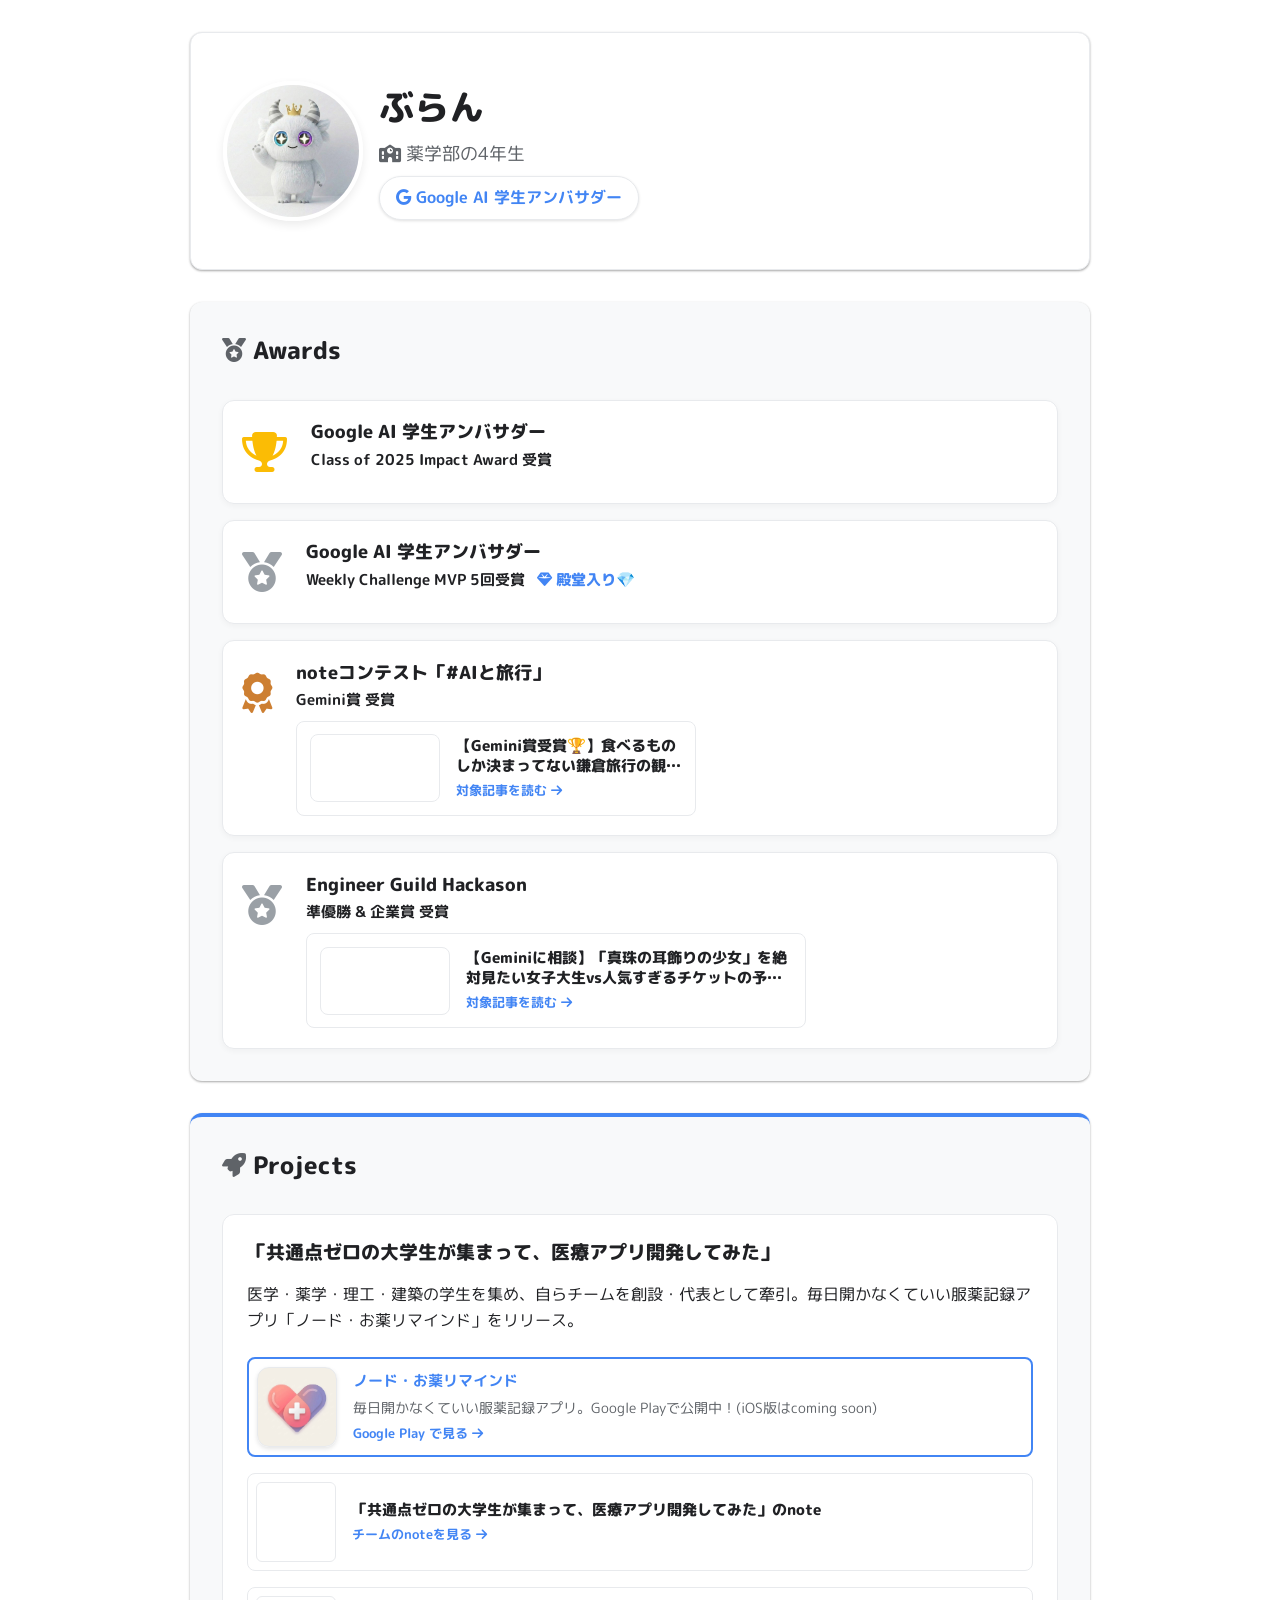
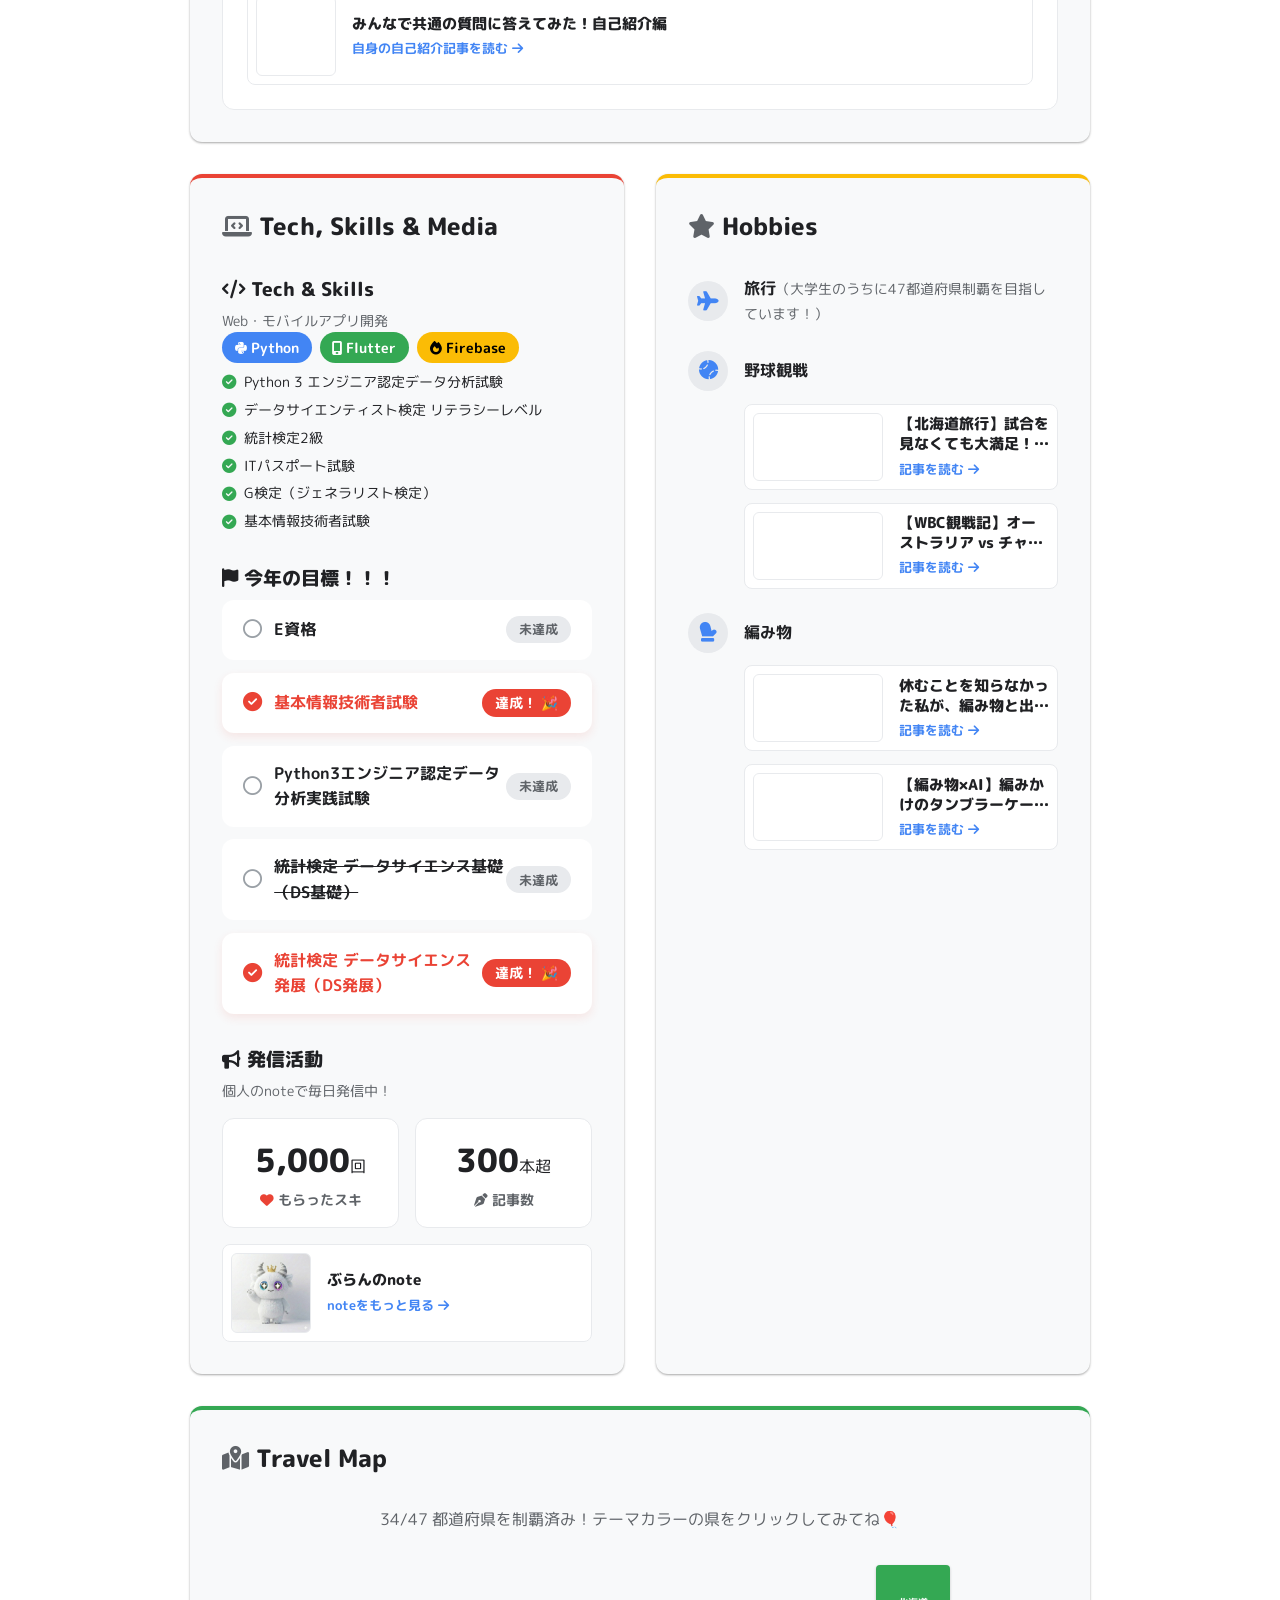
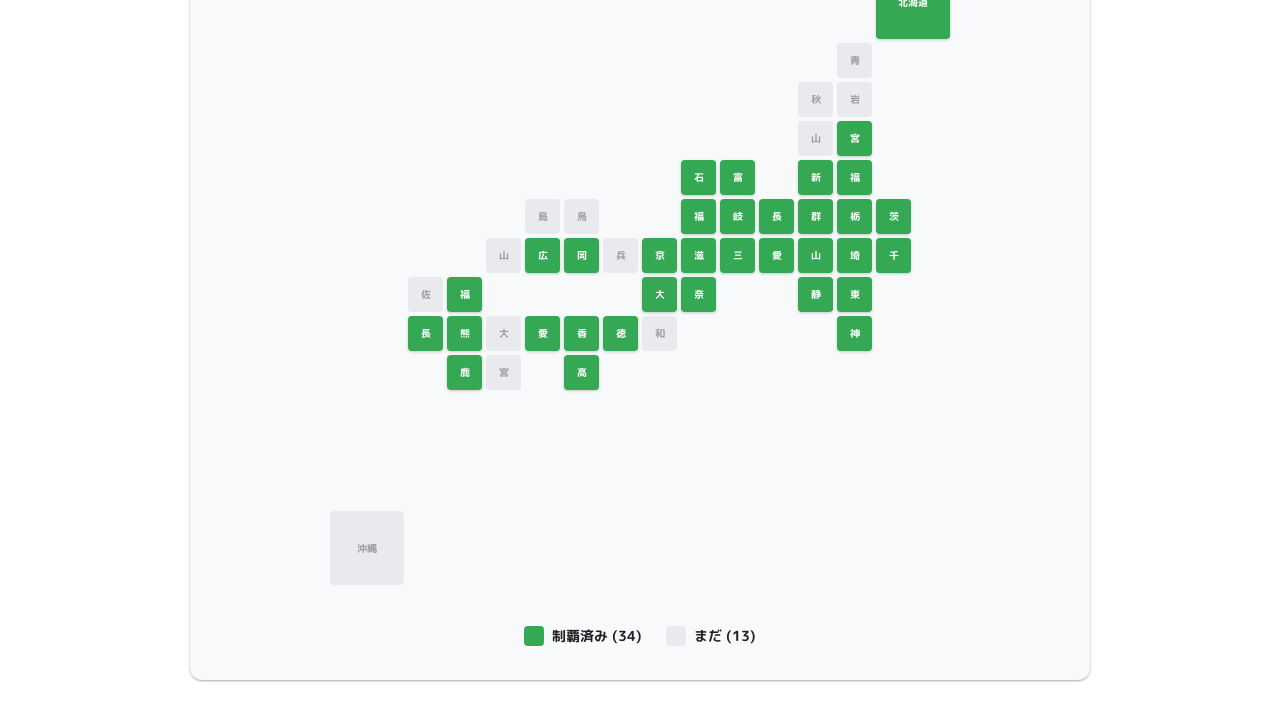
==== commit 374d81ce: "Add files via upload" ====
--- a/index.html
+++ b/index.html
@@ -75,10 +75,10 @@
                     <div class="award-text">
                         <h3>Engineer Guild Hackason</h3>
                         <p class="award-desc">準優勝 & 企業賞 受賞</p>
-                        <a href="https://note.com/ripe_spirea6186/n/n01128cb6e842?sub_rt=share_sb" target="_blank" class="article-card mt-2" style="max-width: 500px; padding: 0.8rem;">
-                            <div class="article-thumb article-thumb-wide" style="background-image: url('https://assets.st-note.com/production/uploads/images/280093312/rectangle_large_type_2_950f7669f2cadfdfdeb16437d7d83e27.png'); border-radius: 8px;"></div>
+                        <a href="https://note.com/ripe_spirea6186/n/n02c5261d16f5?sub_rt=share_sb" target="_blank" class="article-card mt-2" style="max-width: 500px; padding: 0.8rem;">
+                            <div class="article-thumb article-thumb-wide" style="background-image: url('https://assets.st-note.com/production/uploads/images/282135863/rectangle_large_type_2_059a6575697f62cd2cca8cebd3d99235.png?v=3'); border-radius: 8px;"></div>
                             <div class="article-info text-left">
-                                <h4>【ハッカソン準優勝🏆】薬学生がハッカソンで準優勝してきた話を帰りの電車でつらつら書いた記録 (Engineer Guild Hackathon 2026)</h4>
+                                <h4>【Geminiに相談】「真珠の耳飾りの少女」を絶対見たい女子大生vs人気すぎるチケットの予約枠どこにするか問題</h4>
                                 <span class="read-more">対象記事を読む <i class="fa-solid fa-arrow-right"></i></span>
                             </div>
                         </a>
@@ -102,7 +102,7 @@
                     </p>
                     <div class="project-links" style="position: relative; z-index: 1; display: flex; flex-direction: column; gap: 1rem;">
                         <a href="https://play.google.com/store/apps/details?id=com.zerotomedapp.node_remind" target="_blank" class="article-card" style="border: 2px solid var(--google-blue);">
-                            <div class="article-thumb article-thumb-square" style="background-image: url('assets/node-remind-icon.png'); border-radius: 12px; box-shadow: 0 2px 4px rgba(0,0,0,0.1);"></div>
+                            <div class="article-thumb article-thumb-square" style="background-image: url('assets/node-remind-icon.png?v=3'); border-radius: 12px; box-shadow: 0 2px 4px rgba(0,0,0,0.1);"></div>
                             <div class="article-info">
                                 <h4 style="font-weight: 700; color: var(--google-blue);">ノード・お薬リマインド</h4>
                                 <p class="text-small" style="font-size: 0.85rem; color: #5f6368; margin-top: 0.1rem; margin-bottom: 0.3rem;">
@@ -171,7 +171,7 @@
                     <p class="text-small">個人のnoteで毎日発信中！</p>
                     <div class="media-stats">
                         <div class="stat-box">
-                            <span class="stat-num">4,500<span class="stat-unit">回</span></span>
+                            <span class="stat-num">5,000<span class="stat-unit">回</span></span>
                             <span class="stat-label"><i class="fa-solid fa-heart" style="color: var(--google-red);"></i> もらったスキ</span>
                         </div>
                         <div class="stat-box">
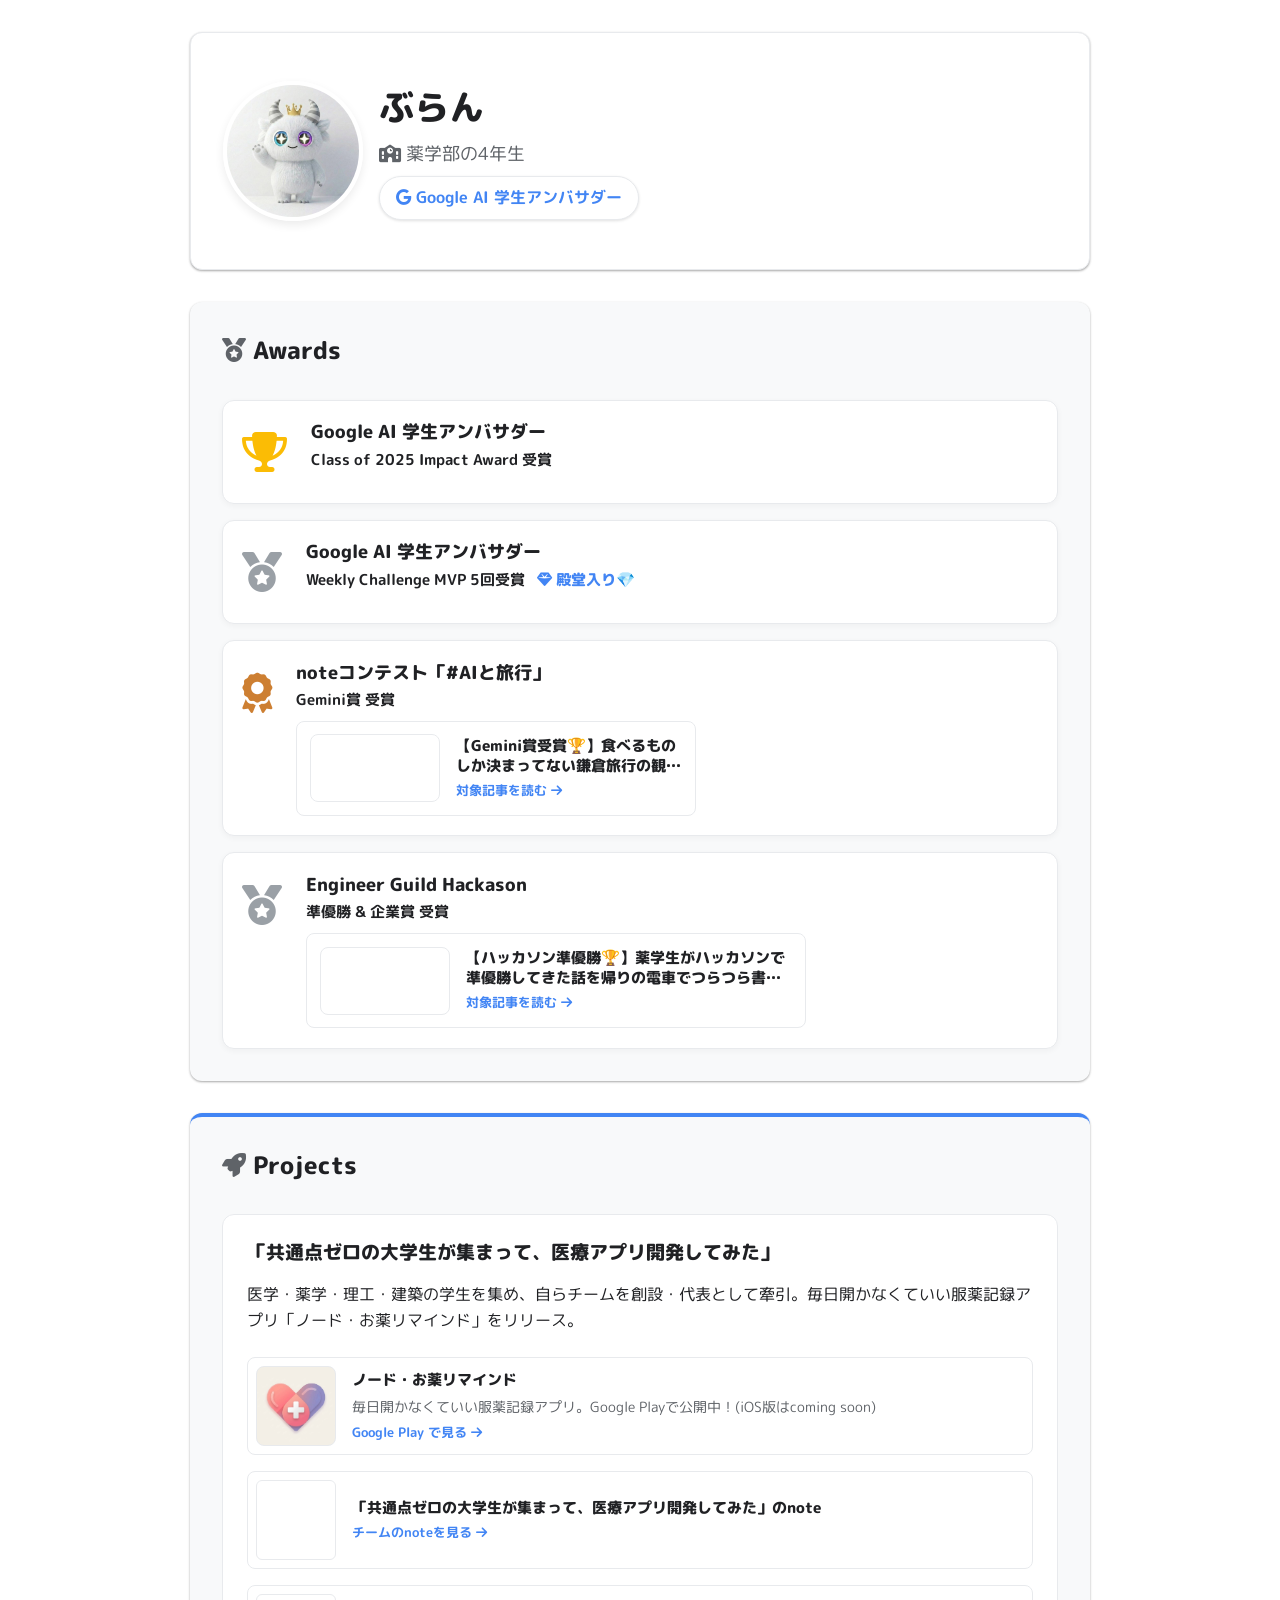
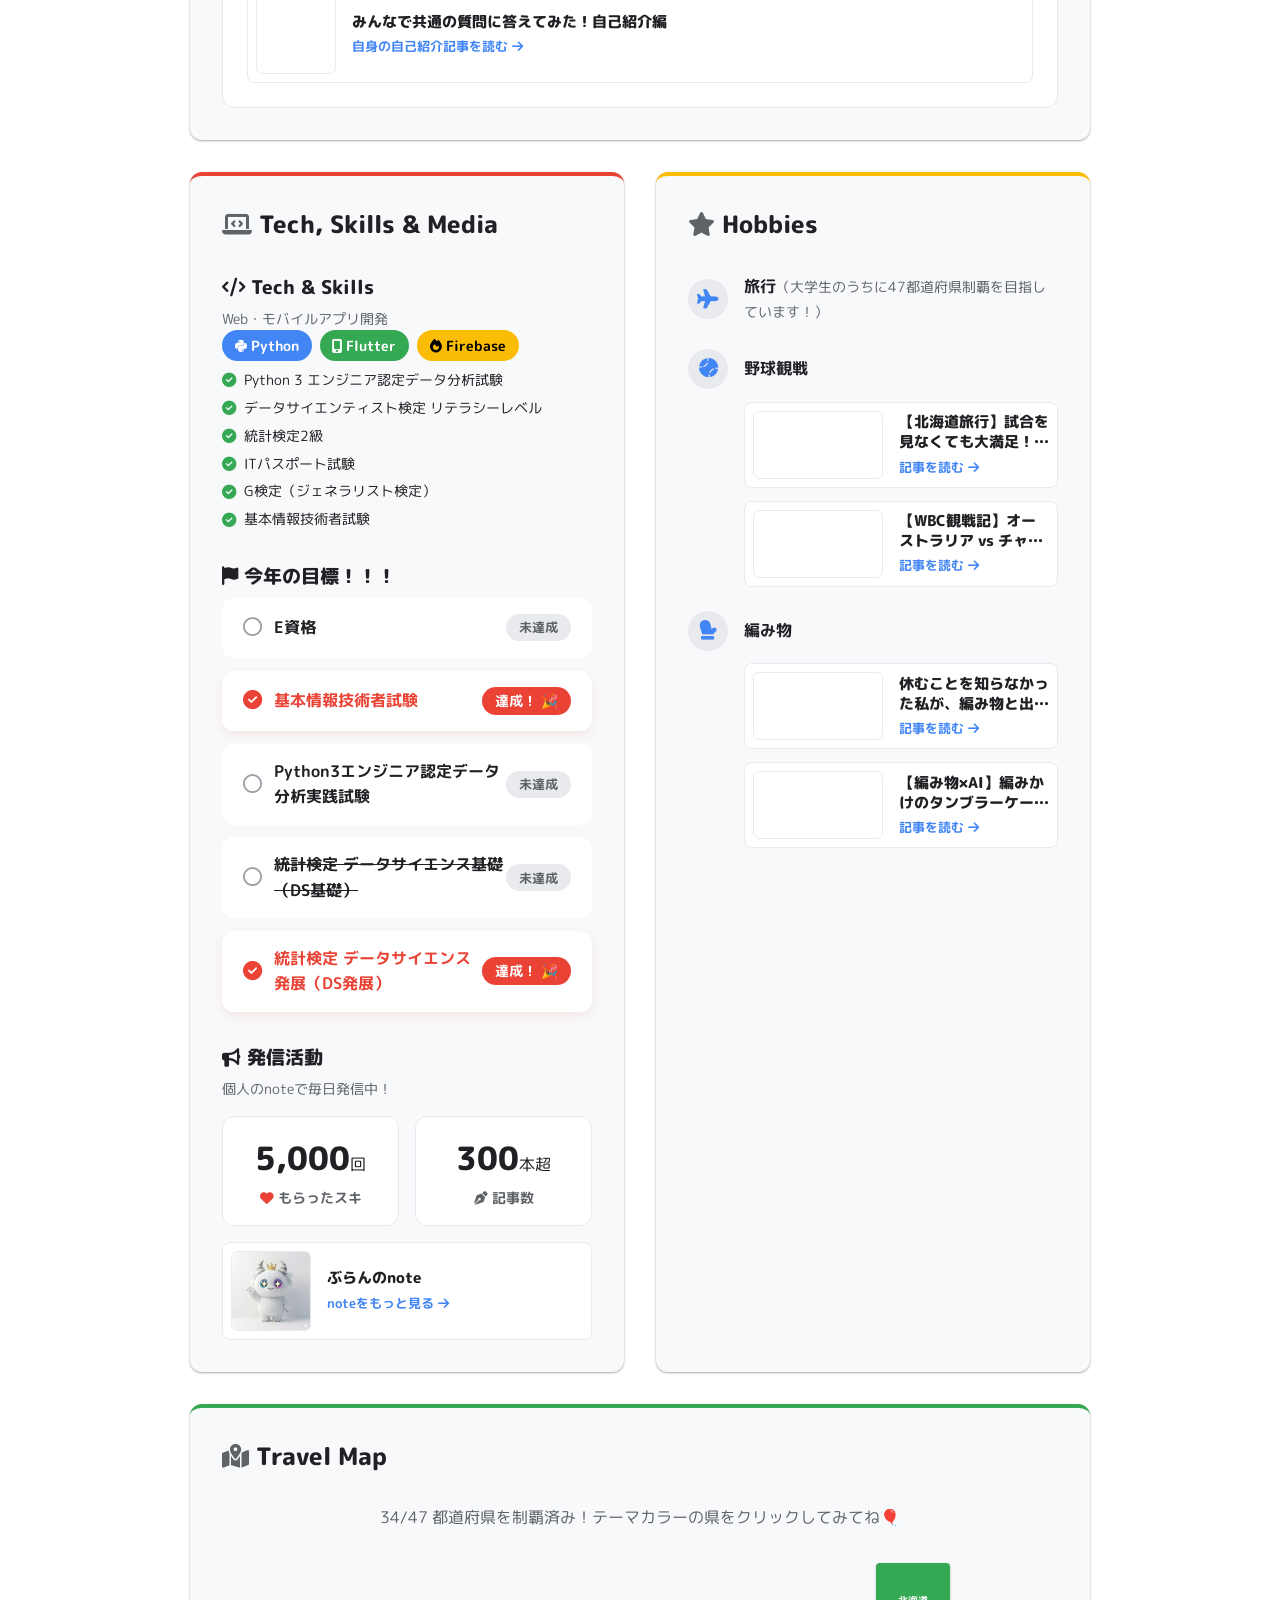
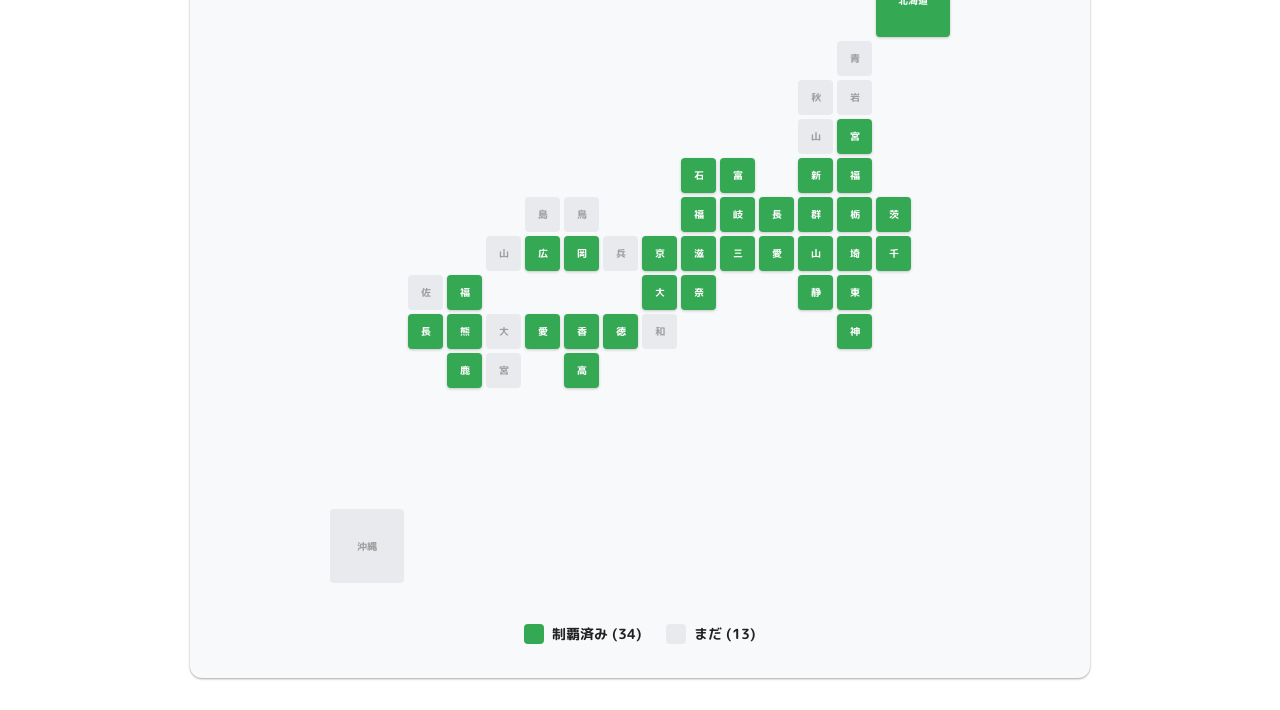
==== commit 6505a049: "Add files via upload" ====
--- a/index.html
+++ b/index.html
@@ -75,10 +75,10 @@
                     <div class="award-text">
                         <h3>Engineer Guild Hackason</h3>
                         <p class="award-desc">準優勝 & 企業賞 受賞</p>
-                        <a href="https://note.com/ripe_spirea6186/n/n02c5261d16f5?sub_rt=share_sb" target="_blank" class="article-card mt-2" style="max-width: 500px; padding: 0.8rem;">
-                            <div class="article-thumb article-thumb-wide" style="background-image: url('https://assets.st-note.com/production/uploads/images/282135863/rectangle_large_type_2_059a6575697f62cd2cca8cebd3d99235.png?v=3'); border-radius: 8px;"></div>
+                        <a href="https://note.com/ripe_spirea6186/n/n01128cb6e842" target="_blank" class="article-card mt-2" style="max-width: 500px; padding: 0.8rem;">
+                            <div class="article-thumb article-thumb-wide" style="background-image: url('https://assets.st-note.com/production/uploads/images/280093312/rectangle_large_type_2_950f7669f2cadfdfdeb16437d7d83e27.png?v=3'); border-radius: 8px;"></div>
                             <div class="article-info text-left">
-                                <h4>【Geminiに相談】「真珠の耳飾りの少女」を絶対見たい女子大生vs人気すぎるチケットの予約枠どこにするか問題</h4>
+                                <h4>【ハッカソン準優勝🏆】薬学生がハッカソンで準優勝してきた話を帰りの電車でつらつら書いた記録 (Engineer Guild Hackathon 2026)</h4>
                                 <span class="read-more">対象記事を読む <i class="fa-solid fa-arrow-right"></i></span>
                             </div>
                         </a>
@@ -101,14 +101,14 @@
                         医学・薬学・理工・建築の学生を集め、自らチームを創設・代表として牽引。毎日開かなくていい服薬記録アプリ「ノード・お薬リマインド」をリリース。
                     </p>
                     <div class="project-links" style="position: relative; z-index: 1; display: flex; flex-direction: column; gap: 1rem;">
-                        <a href="https://play.google.com/store/apps/details?id=com.zerotomedapp.node_remind" target="_blank" class="article-card" style="border: 2px solid var(--google-blue);">
-                            <div class="article-thumb article-thumb-square" style="background-image: url('assets/node-remind-icon.png?v=3'); border-radius: 12px; box-shadow: 0 2px 4px rgba(0,0,0,0.1);"></div>
+                        <a href="https://play.google.com/store/apps/details?id=com.zerotomedapp.node_remind" target="_blank" class="article-card">
+                            <div class="article-thumb article-thumb-square" style="background-image: url('assets/node-remind-icon.png?v=3'); border-radius: 8px;"></div>
                             <div class="article-info">
-                                <h4 style="font-weight: 700; color: var(--google-blue);">ノード・お薬リマインド</h4>
+                                <h4>ノード・お薬リマインド</h4>
                                 <p class="text-small" style="font-size: 0.85rem; color: #5f6368; margin-top: 0.1rem; margin-bottom: 0.3rem;">
                                     毎日開かなくていい服薬記録アプリ。Google Playで公開中！(iOS版はcoming soon)
                                 </p>
-                                <span class="read-more" style="color: var(--google-blue); font-weight: 700;">Google Play で見る <i class="fa-solid fa-arrow-right"></i></span>
+                                <span class="read-more">Google Play で見る <i class="fa-solid fa-arrow-right"></i></span>
                             </div>
                         </a>
                         <a href="https://note.com/med_application" target="_blank" class="article-card">
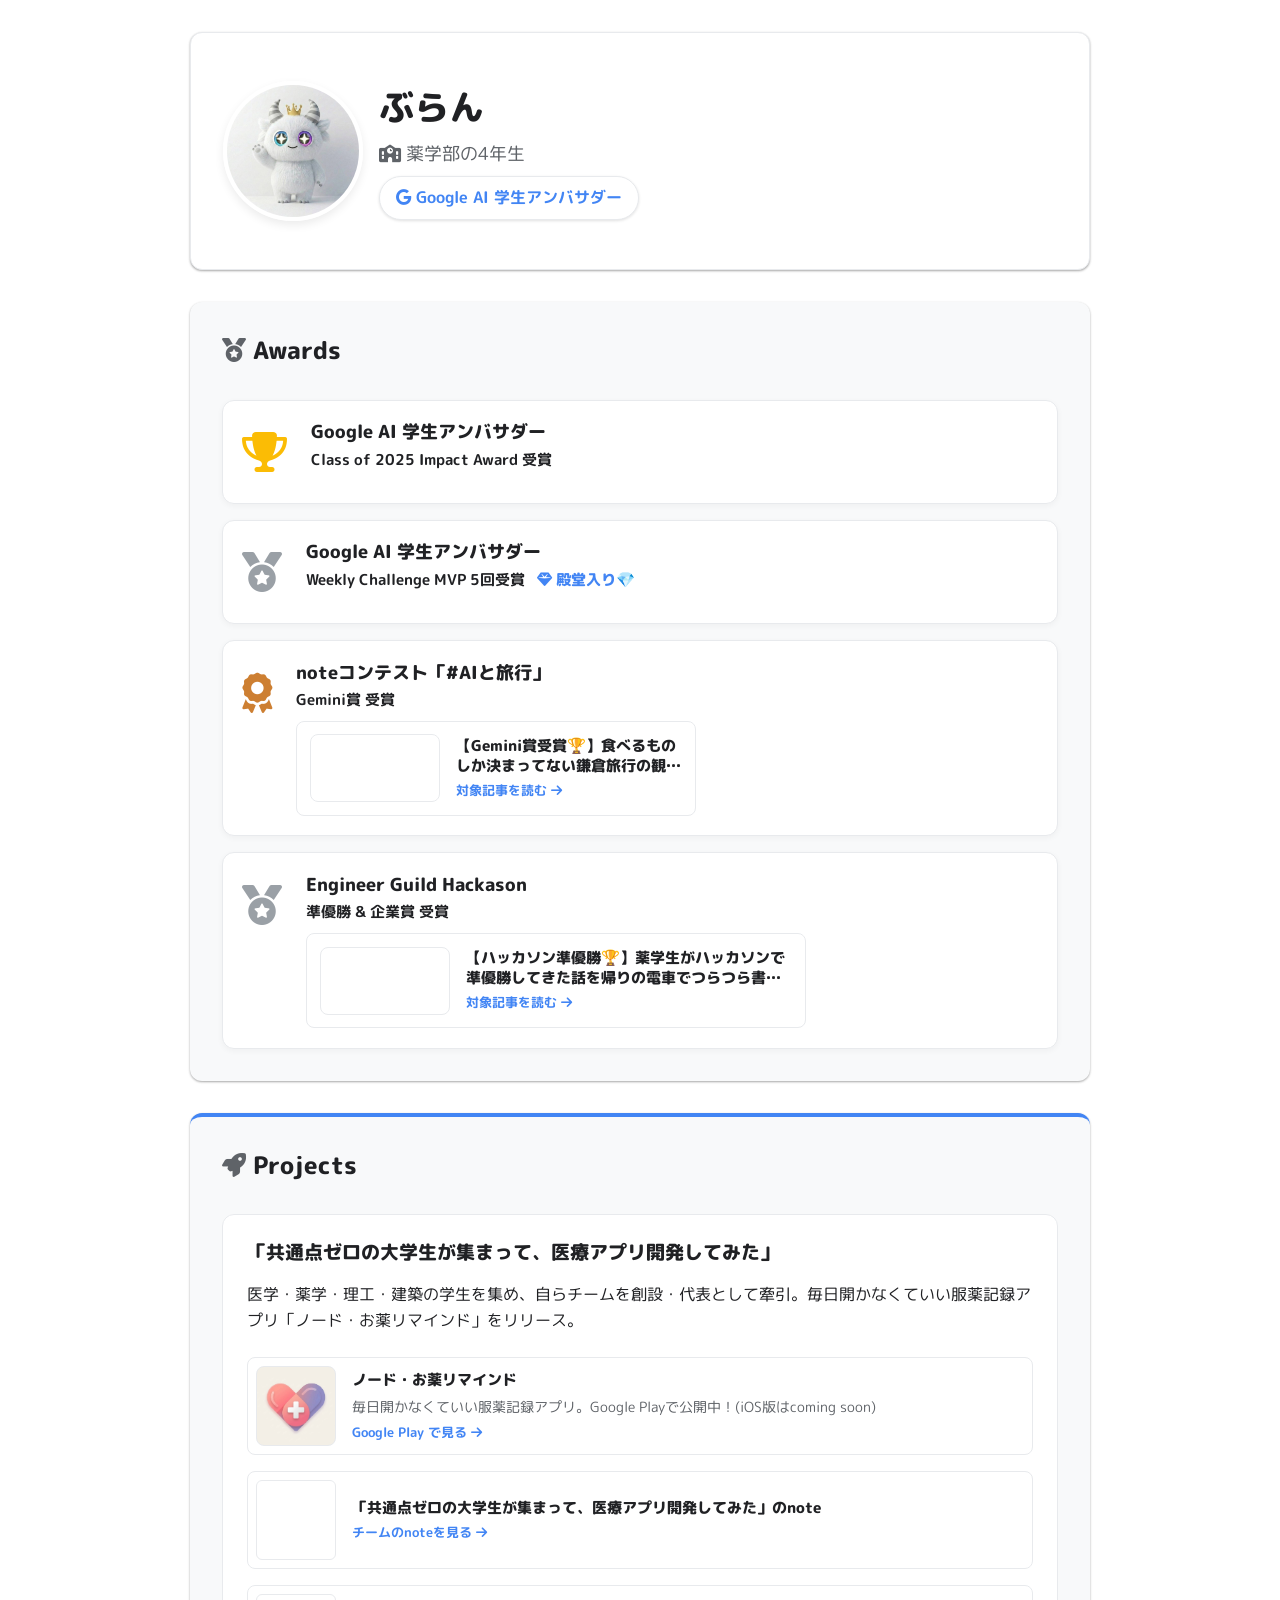
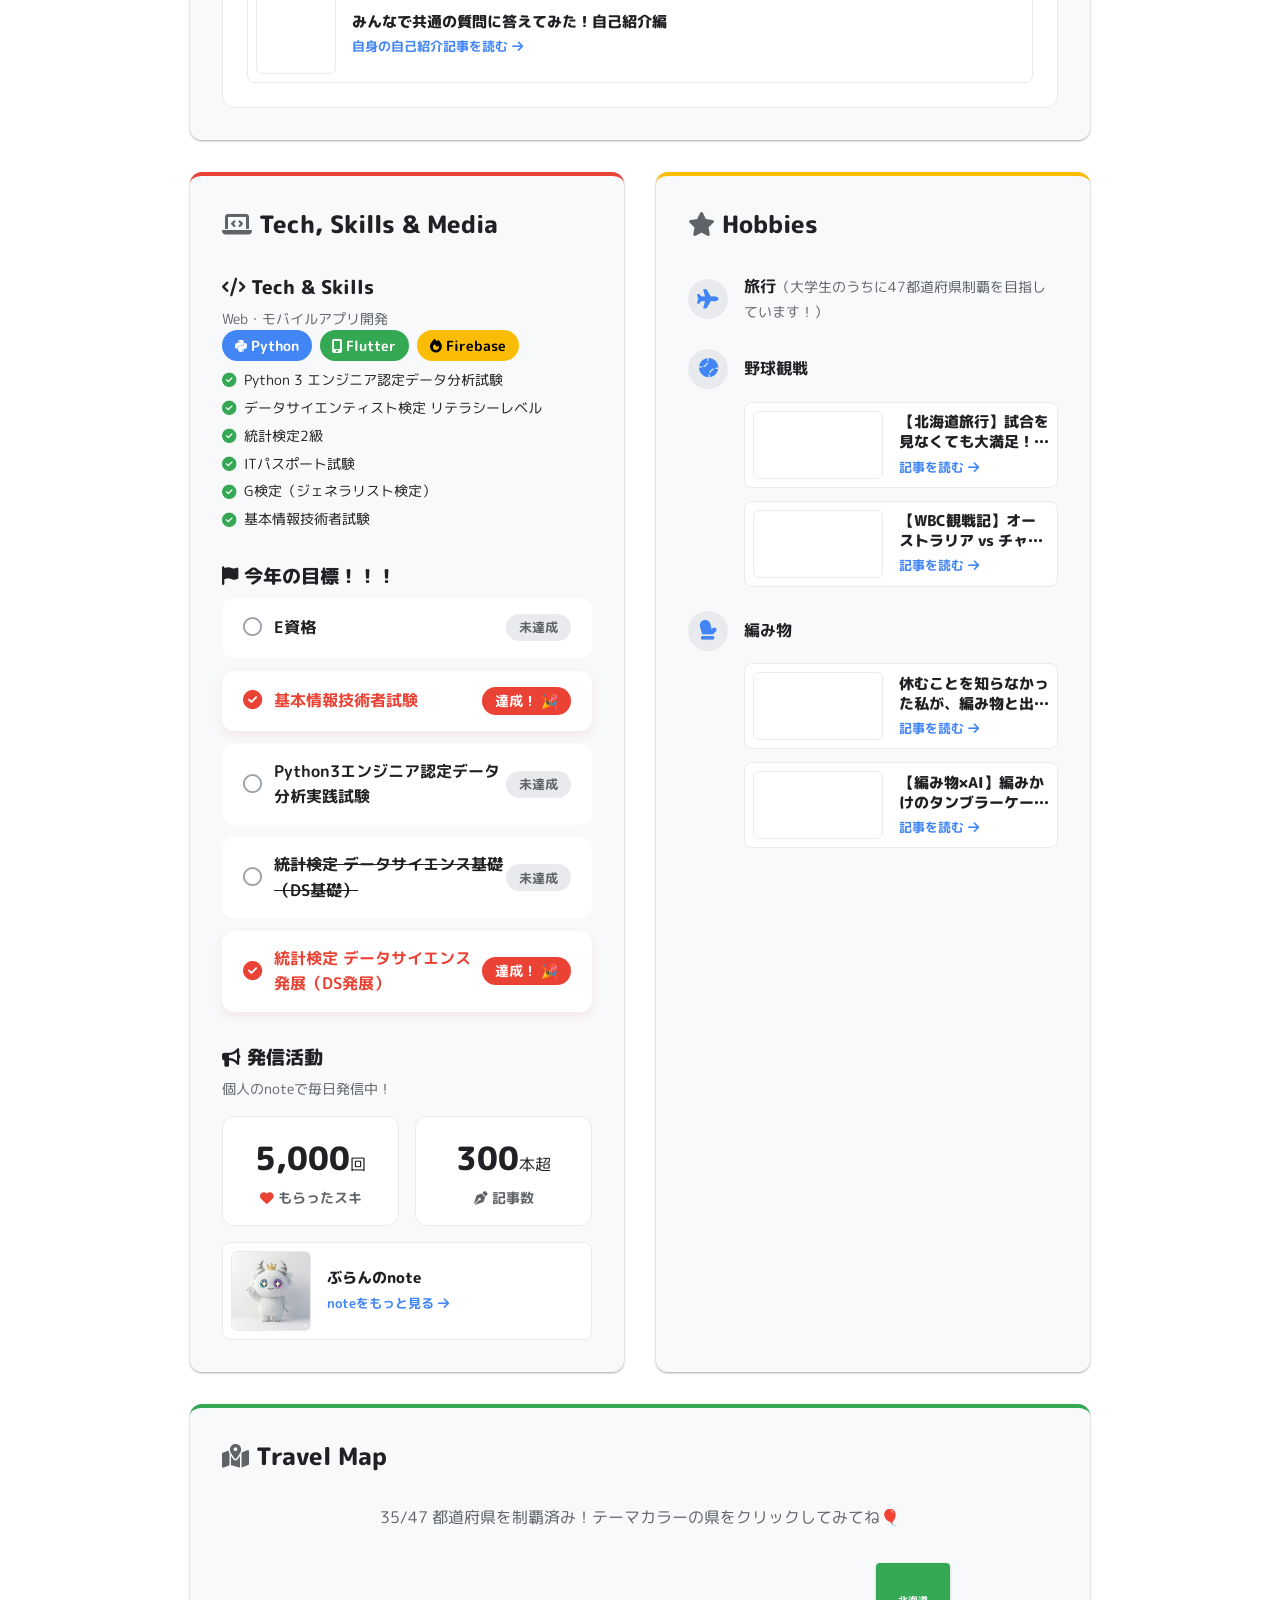
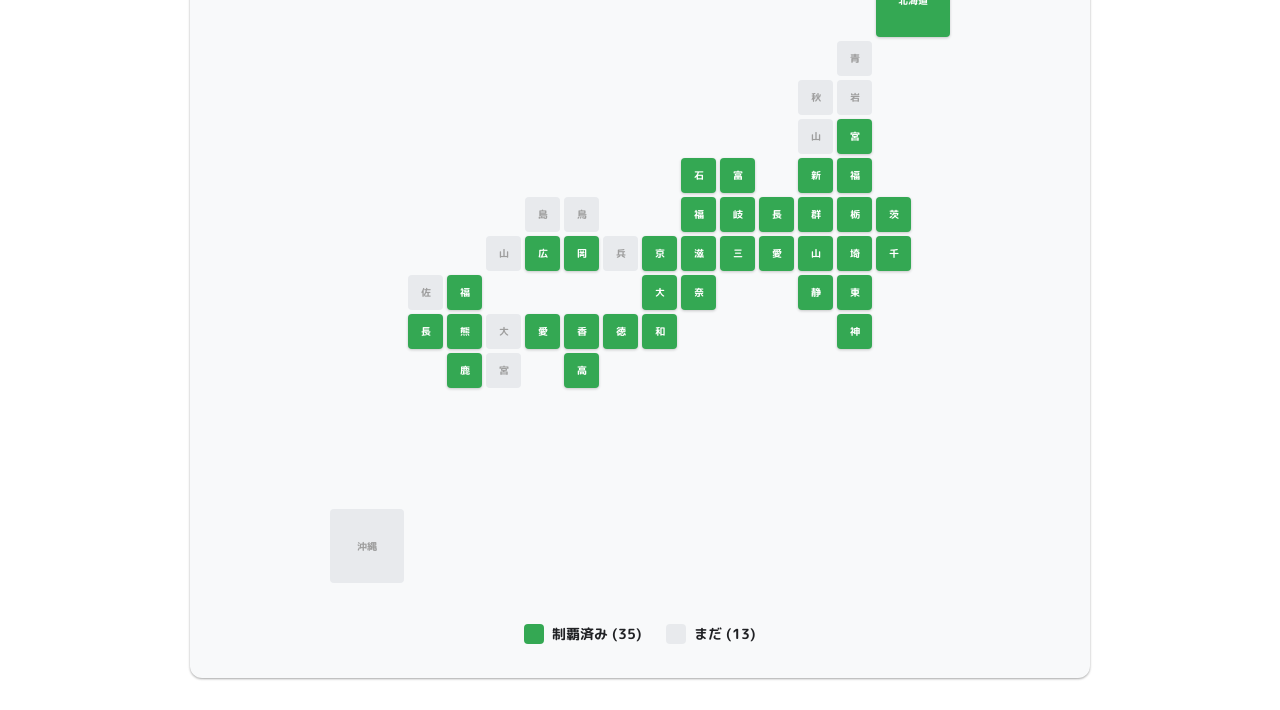
==== commit 52bec982: "Add files via upload" ====
--- a/index.html
+++ b/index.html
@@ -256,7 +256,7 @@
         =============================== -->
         <section class="card map-section drop-shadow border-top-green">
             <h2 class="section-title"><i class="fa-solid fa-map-location-dot section-icon"></i> Travel Map</h2>
-            <p class="text-center mb-3 text-light">34/47 都道府県を制覇済み！テーマカラーの県をクリックしてみてね🎈</p>
+            <p class="text-center mb-3 text-light">35/47 都道府県を制覇済み！テーマカラーの県をクリックしてみてね🎈</p>
             
             <div class="map-container">
                 <!-- Japan Map Grid -->
@@ -265,7 +265,7 @@
             </div>
             
             <div class="map-legend">
-                <div class="legend-item"><span class="legend-color visited"></span> 制覇済み (34)</div>
+                <div class="legend-item"><span class="legend-color visited"></span> 制覇済み (35)</div>
                 <div class="legend-item"><span class="legend-color unvisited"></span> まだ (13)</div>
             </div>
         </section>
